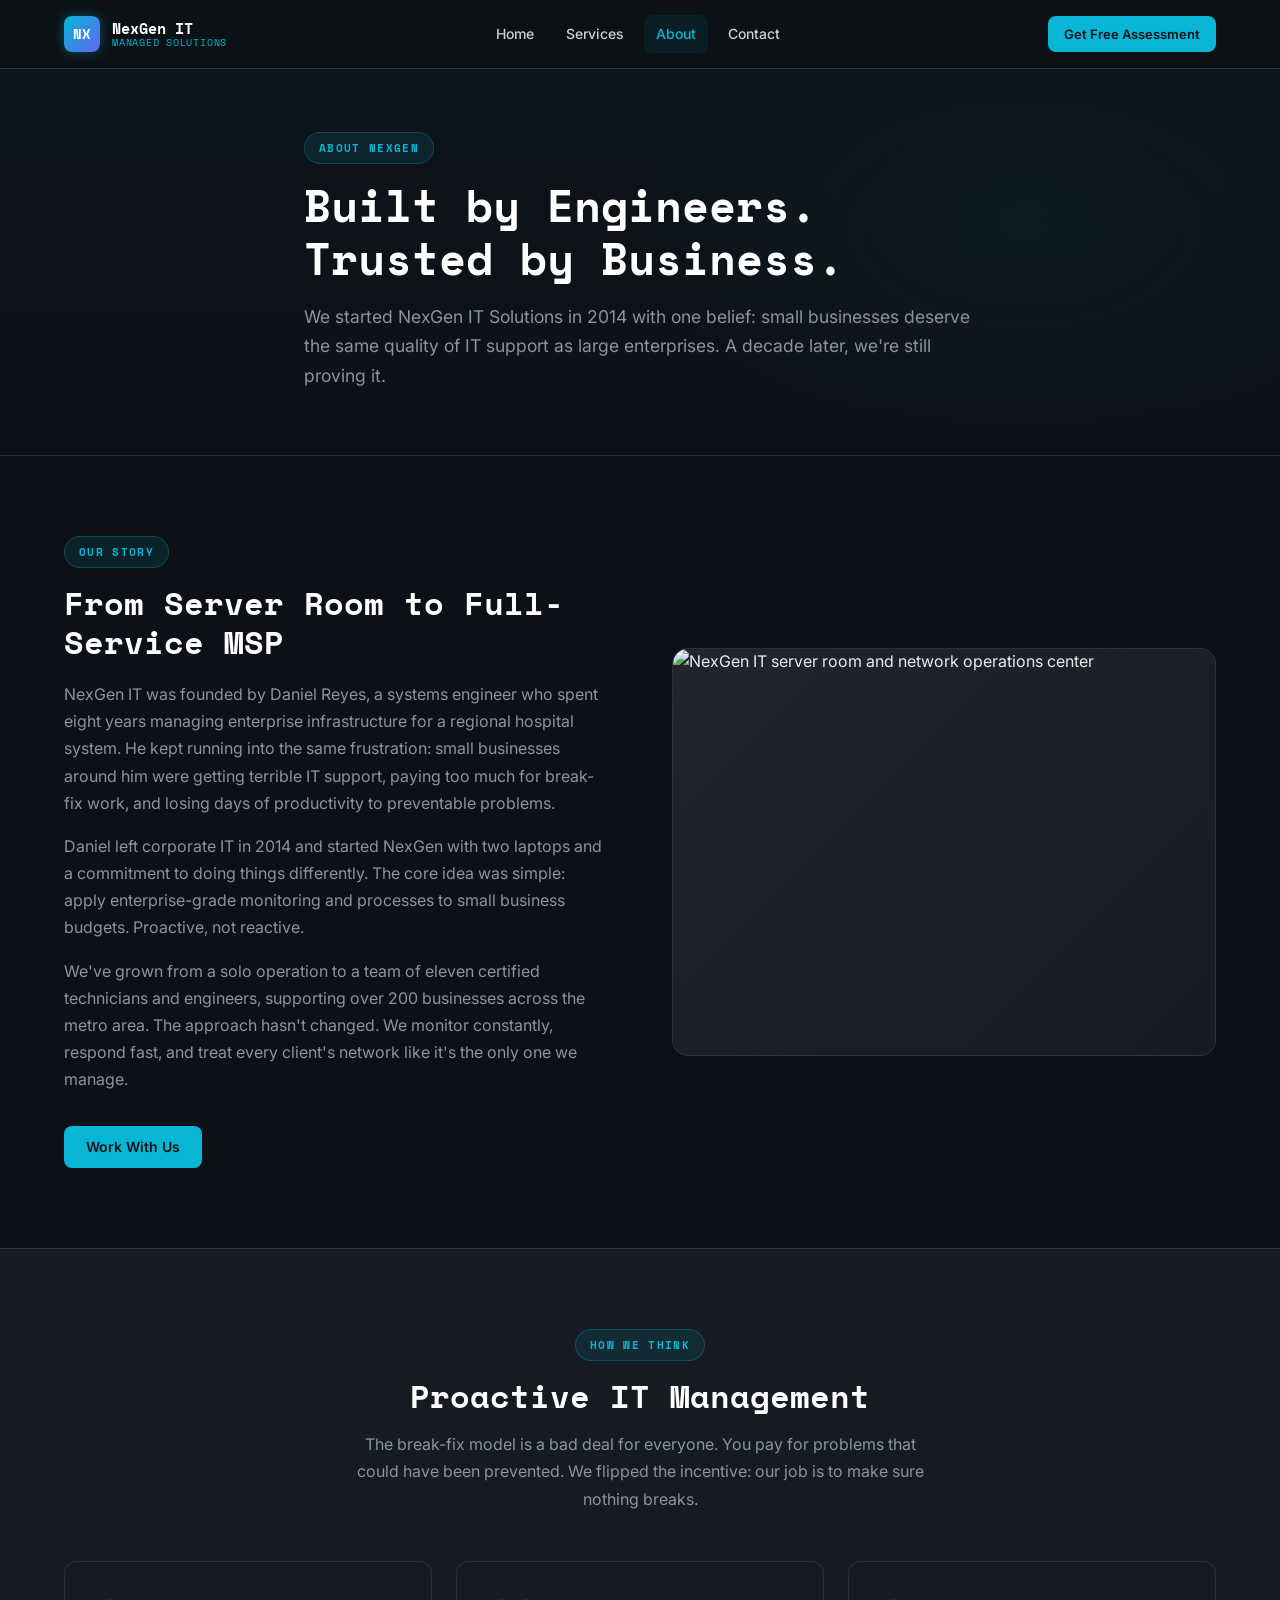
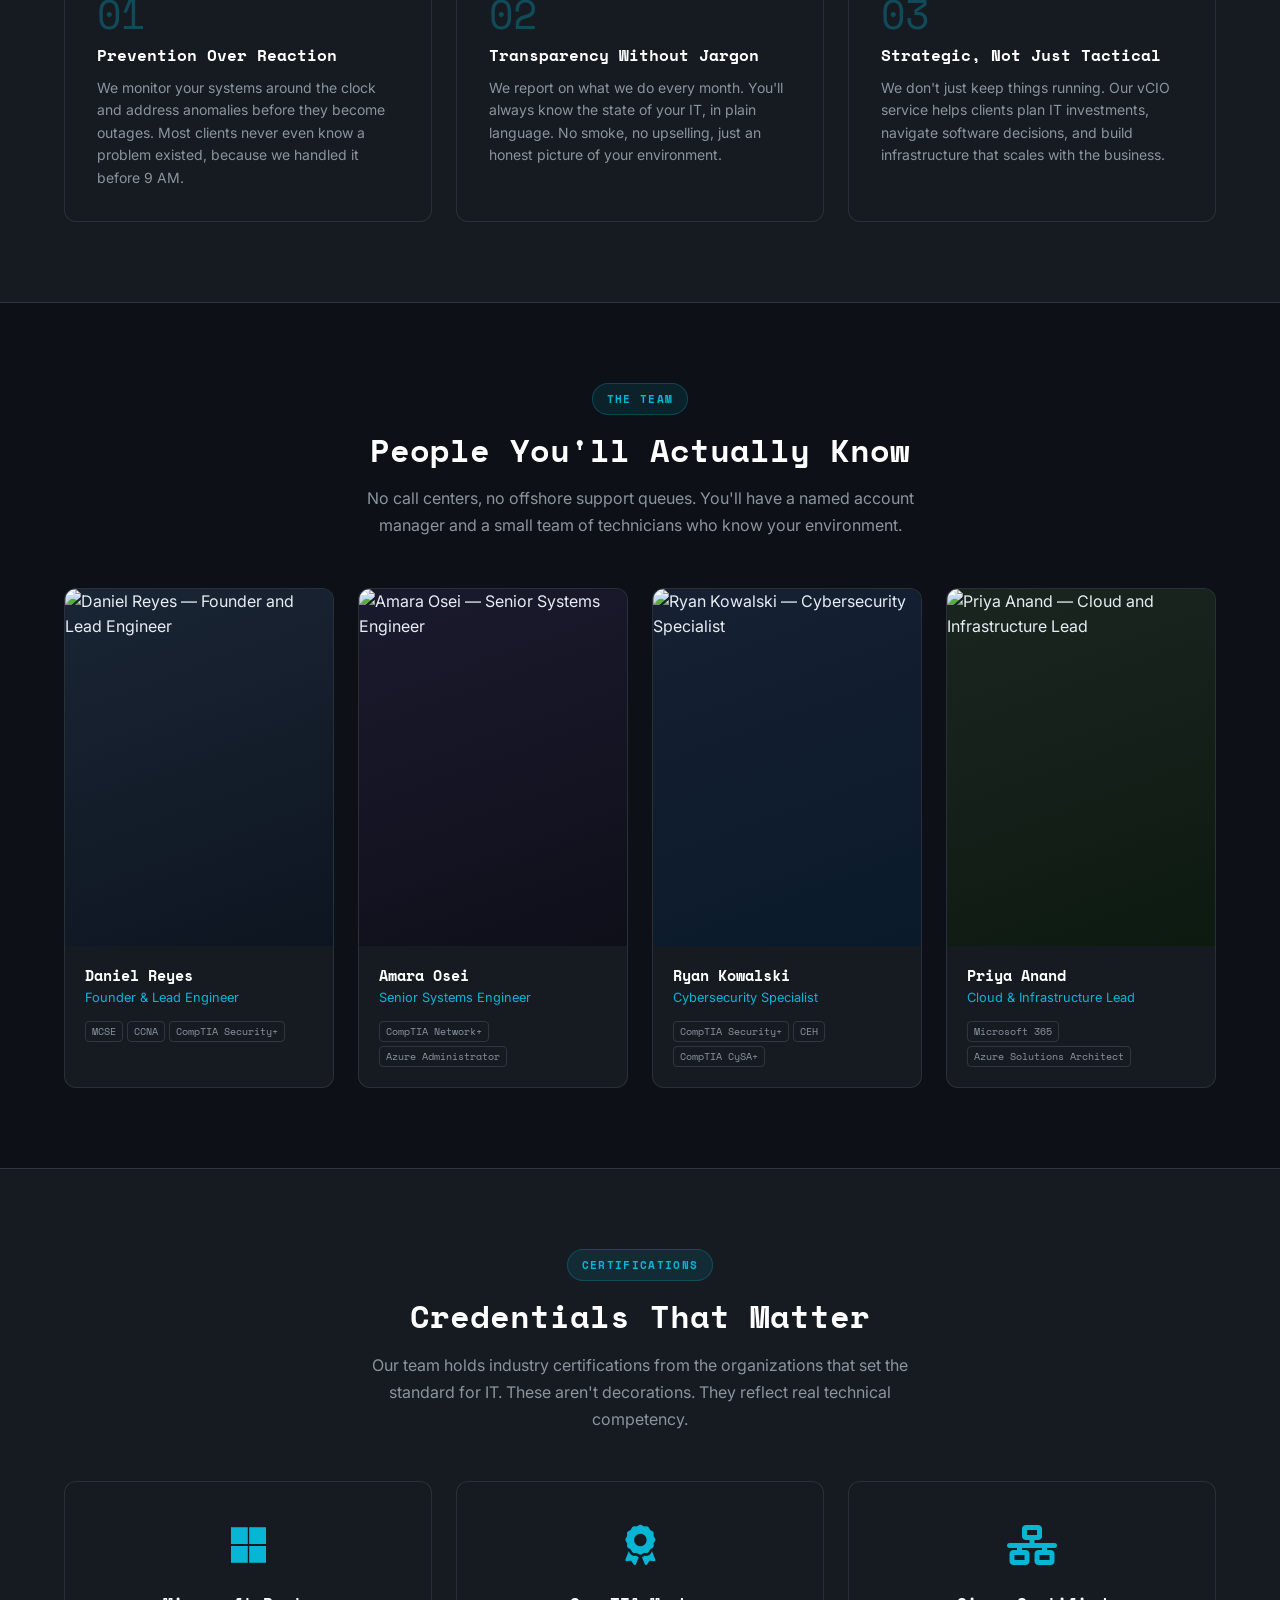
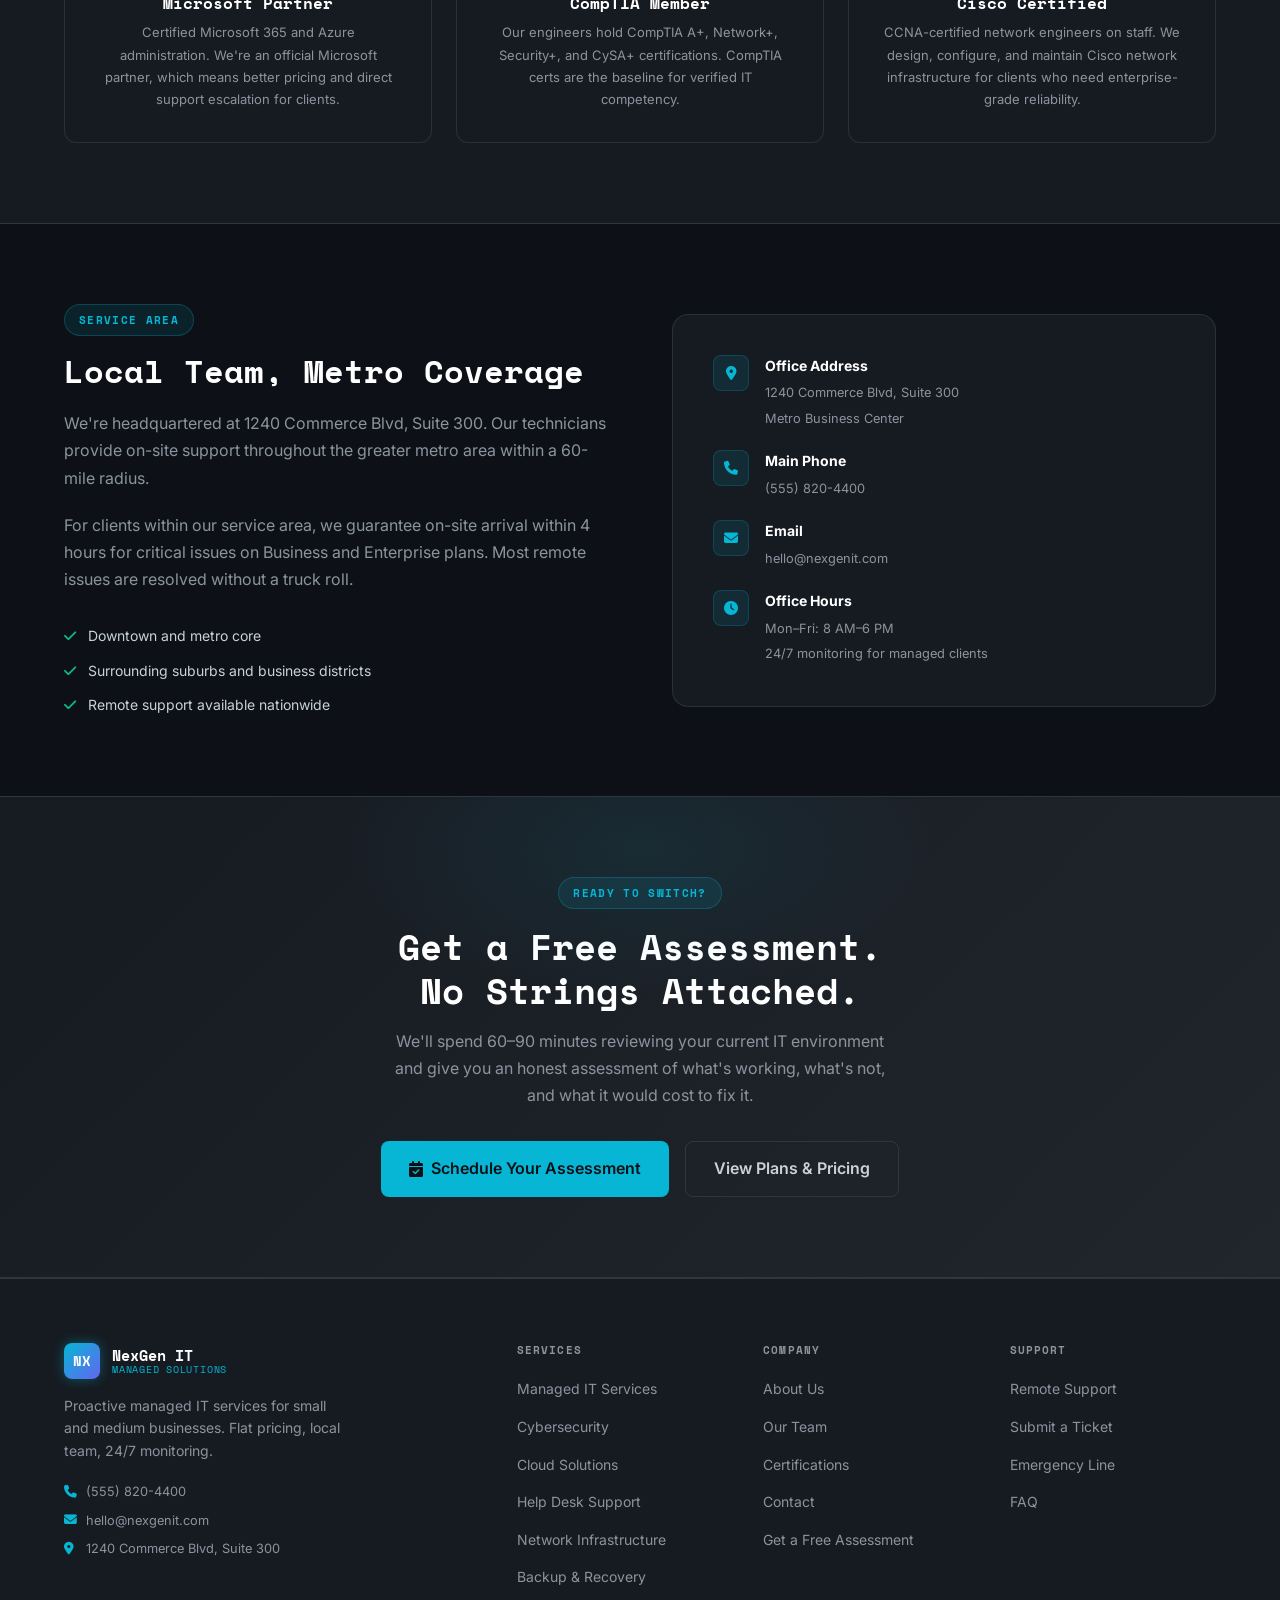
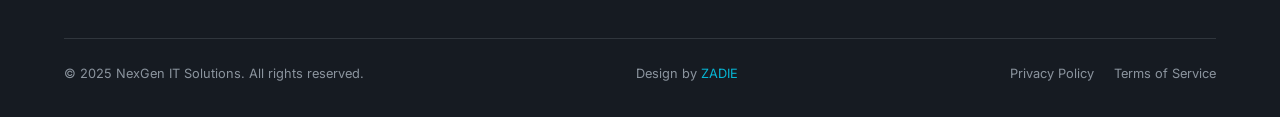
==== about.html @ 5ee6d698 "Add files via upload" ====
<!DOCTYPE html>
<html lang="en">
<head>
  <meta charset="UTF-8">
  <meta name="viewport" content="width=device-width, initial-scale=1.0">
  <title>About — NexGen IT Solutions</title>
  <link rel="stylesheet" href="styles.css">
  <link rel="stylesheet" href="https://cdnjs.cloudflare.com/ajax/libs/font-awesome/6.5.0/css/all.min.css">
  </head>
<body>



<!-- Header -->
<header class="header">
  <div class="container">
    <a href="index.html" class="logo">
      <div class="logo-icon">NX</div>
      <div class="logo-text">
        <span class="logo-name">NexGen IT</span>
        <span class="logo-tagline">Managed Solutions</span>
      </div>
    </a>

    <nav class="nav" id="main-nav">
      <a href="index.html" class="nav-link">Home</a>
      <a href="services.html" class="nav-link">Services</a>
      <a href="about.html" class="nav-link active">About</a>
      <a href="contact.html" class="nav-link">Contact</a>
    </nav>

    <a href="contact.html" class="btn btn-primary header-cta btn-sm">Get Free Assessment</a>
    <button class="nav-toggle" aria-label="Toggle menu" aria-expanded="false">
      <span></span>
      <span></span>
      <span></span>
    </button>
  </div>
</header>

<!-- Page Hero -->
<section class="page-hero">
  <div class="container">
    <span class="section-label">About NexGen</span>
    <h1>Built by Engineers.<br>Trusted by Business.</h1>
    <p>We started NexGen IT Solutions in 2014 with one belief: small businesses deserve the same quality of IT support as large enterprises. A decade later, we're still proving it.</p>
  </div>
</section>

<!-- Company Story -->
<section class="section">
  <div class="container">
    <div class="about-story">
      <div class="about-story-content">
        <span class="section-label">Our Story</span>
        <h2>From Server Room to Full-Service MSP</h2>
        <p>
          NexGen IT was founded by Daniel Reyes, a systems engineer who spent eight years managing enterprise infrastructure for a regional hospital system. He kept running into the same frustration: small businesses around him were getting terrible IT support, paying too much for break-fix work, and losing days of productivity to preventable problems.
        </p>
        <p>
          Daniel left corporate IT in 2014 and started NexGen with two laptops and a commitment to doing things differently. The core idea was simple: apply enterprise-grade monitoring and processes to small business budgets. Proactive, not reactive.
        </p>
        <p>
          We've grown from a solo operation to a team of eleven certified technicians and engineers, supporting over 200 businesses across the metro area. The approach hasn't changed. We monitor constantly, respond fast, and treat every client's network like it's the only one we manage.
        </p>
        <div style="margin-top: 32px;">
          <a href="contact.html" class="btn btn-primary">Work With Us</a>
        </div>
      </div>
      <div class="about-story-image">
        <img src="images/placeholder.jpg" alt="NexGen IT server room and network operations center" style="width:100%;height:100%;object-fit:cover;">
      </div>
    </div>
  </div>
</section>

<!-- Philosophy -->
<section class="section" style="background: var(--bg-card); border-top: 1px solid var(--gray-dark); border-bottom: 1px solid var(--gray-dark);">
  <div class="container">
    <div class="section-header">
      <span class="section-label">How We Think</span>
      <h2 class="section-title">Proactive IT Management</h2>
      <p class="section-desc">
        The break-fix model is a bad deal for everyone. You pay for problems that could have been prevented. We flipped the incentive: our job is to make sure nothing breaks.
      </p>
    </div>

    <div class="values-grid">
      <div class="value-card">
        <div class="value-num">01</div>
        <h3>Prevention Over Reaction</h3>
        <p>We monitor your systems around the clock and address anomalies before they become outages. Most clients never even know a problem existed, because we handled it before 9 AM.</p>
      </div>
      <div class="value-card">
        <div class="value-num">02</div>
        <h3>Transparency Without Jargon</h3>
        <p>We report on what we do every month. You'll always know the state of your IT, in plain language. No smoke, no upselling, just an honest picture of your environment.</p>
      </div>
      <div class="value-card">
        <div class="value-num">03</div>
        <h3>Strategic, Not Just Tactical</h3>
        <p>We don't just keep things running. Our vCIO service helps clients plan IT investments, navigate software decisions, and build infrastructure that scales with the business.</p>
      </div>
    </div>
  </div>
</section>

<!-- Team -->
<section class="section">
  <div class="container">
    <div class="section-header">
      <span class="section-label">The Team</span>
      <h2 class="section-title">People You'll Actually Know</h2>
      <p class="section-desc">
        No call centers, no offshore support queues. You'll have a named account manager and a small team of technicians who know your environment.
      </p>
    </div>

    <div class="team-grid">
      <div class="team-card">
        <div class="team-photo team-photo-1">
          <img src="images/placeholder.jpg" alt="Daniel Reyes — Founder and Lead Engineer" style="width:100%;height:100%;object-fit:cover;">
        </div>
        <div class="team-info">
          <h3 class="team-name">Daniel Reyes</h3>
          <p class="team-role">Founder &amp; Lead Engineer</p>
          <div class="team-certs">
            <span class="cert-badge">MCSE</span>
            <span class="cert-badge">CCNA</span>
            <span class="cert-badge">CompTIA Security+</span>
          </div>
        </div>
      </div>

      <div class="team-card">
        <div class="team-photo team-photo-2">
          <img src="images/placeholder.jpg" alt="Amara Osei — Senior Systems Engineer" style="width:100%;height:100%;object-fit:cover;">
        </div>
        <div class="team-info">
          <h3 class="team-name">Amara Osei</h3>
          <p class="team-role">Senior Systems Engineer</p>
          <div class="team-certs">
            <span class="cert-badge">CompTIA Network+</span>
            <span class="cert-badge">Azure Administrator</span>
          </div>
        </div>
      </div>

      <div class="team-card">
        <div class="team-photo team-photo-3">
          <img src="images/placeholder.jpg" alt="Ryan Kowalski — Cybersecurity Specialist" style="width:100%;height:100%;object-fit:cover;">
        </div>
        <div class="team-info">
          <h3 class="team-name">Ryan Kowalski</h3>
          <p class="team-role">Cybersecurity Specialist</p>
          <div class="team-certs">
            <span class="cert-badge">CompTIA Security+</span>
            <span class="cert-badge">CEH</span>
            <span class="cert-badge">CompTIA CySA+</span>
          </div>
        </div>
      </div>

      <div class="team-card">
        <div class="team-photo team-photo-4">
          <img src="images/placeholder.jpg" alt="Priya Anand — Cloud and Infrastructure Lead" style="width:100%;height:100%;object-fit:cover;">
        </div>
        <div class="team-info">
          <h3 class="team-name">Priya Anand</h3>
          <p class="team-role">Cloud &amp; Infrastructure Lead</p>
          <div class="team-certs">
            <span class="cert-badge">Microsoft 365</span>
            <span class="cert-badge">Azure Solutions Architect</span>
          </div>
        </div>
      </div>
    </div>
  </div>
</section>

<!-- Certifications -->
<section class="section" style="background: var(--bg-card); border-top: 1px solid var(--gray-dark); border-bottom: 1px solid var(--gray-dark);">
  <div class="container">
    <div class="section-header">
      <span class="section-label">Certifications</span>
      <h2 class="section-title">Credentials That Matter</h2>
      <p class="section-desc">
        Our team holds industry certifications from the organizations that set the standard for IT. These aren't decorations. They reflect real technical competency.
      </p>
    </div>

    <div class="certs-wall">
      <div class="cert-card">
        <div class="cert-card-icon">
          <i class="fa-brands fa-microsoft"></i>
        </div>
        <h3>Microsoft Partner</h3>
        <p>Certified Microsoft 365 and Azure administration. We're an official Microsoft partner, which means better pricing and direct support escalation for clients.</p>
      </div>

      <div class="cert-card">
        <div class="cert-card-icon">
          <i class="fa-solid fa-award"></i>
        </div>
        <h3>CompTIA Member</h3>
        <p>Our engineers hold CompTIA A+, Network+, Security+, and CySA+ certifications. CompTIA certs are the baseline for verified IT competency.</p>
      </div>

      <div class="cert-card">
        <div class="cert-card-icon">
          <i class="fa-solid fa-network-wired"></i>
        </div>
        <h3>Cisco Certified</h3>
        <p>CCNA-certified network engineers on staff. We design, configure, and maintain Cisco network infrastructure for clients who need enterprise-grade reliability.</p>
      </div>
    </div>
  </div>
</section>

<!-- Service Area -->
<section class="section">
  <div class="container">
    <div style="display: grid; grid-template-columns: 1fr 1fr; gap: var(--spacing-16); align-items: center;">
      <div>
        <span class="section-label">Service Area</span>
        <h2 style="margin-bottom: var(--spacing-5);">Local Team, Metro Coverage</h2>
        <p style="color: var(--gray); margin-bottom: var(--spacing-5);">
          We're headquartered at 1240 Commerce Blvd, Suite 300. Our technicians provide on-site support throughout the greater metro area within a 60-mile radius.
        </p>
        <p style="color: var(--gray); margin-bottom: var(--spacing-8);">
          For clients within our service area, we guarantee on-site arrival within 4 hours for critical issues on Business and Enterprise plans. Most remote issues are resolved without a truck roll.
        </p>
        <div style="display: flex; flex-direction: column; gap: var(--spacing-3);">
          <div style="display: flex; align-items: center; gap: var(--spacing-3); font-size: 0.875rem; color: var(--gray-light);">
            <i class="fa-solid fa-check" style="color: var(--accent);"></i>
            Downtown and metro core
          </div>
          <div style="display: flex; align-items: center; gap: var(--spacing-3); font-size: 0.875rem; color: var(--gray-light);">
            <i class="fa-solid fa-check" style="color: var(--accent);"></i>
            Surrounding suburbs and business districts
          </div>
          <div style="display: flex; align-items: center; gap: var(--spacing-3); font-size: 0.875rem; color: var(--gray-light);">
            <i class="fa-solid fa-check" style="color: var(--accent);"></i>
            Remote support available nationwide
          </div>
        </div>
      </div>

      <div style="background: var(--bg-card); border: var(--card-border); border-radius: var(--radius-xl); padding: var(--spacing-10);">
        <div style="display: flex; flex-direction: column; gap: var(--spacing-5);">
          <div style="display: flex; gap: var(--spacing-4); align-items: flex-start;">
            <div class="contact-info-icon"><i class="fa-solid fa-location-dot"></i></div>
            <div>
              <strong style="display: block; color: var(--white); font-size: 0.875rem; margin-bottom: 2px;">Office Address</strong>
              <span style="font-size: 0.8rem; color: var(--gray);">1240 Commerce Blvd, Suite 300<br>Metro Business Center</span>
            </div>
          </div>
          <div style="display: flex; gap: var(--spacing-4); align-items: flex-start;">
            <div class="contact-info-icon"><i class="fa-solid fa-phone"></i></div>
            <div>
              <strong style="display: block; color: var(--white); font-size: 0.875rem; margin-bottom: 2px;">Main Phone</strong>
              <span style="font-size: 0.8rem; color: var(--gray);">(555) 820-4400</span>
            </div>
          </div>
          <div style="display: flex; gap: var(--spacing-4); align-items: flex-start;">
            <div class="contact-info-icon"><i class="fa-solid fa-envelope"></i></div>
            <div>
              <strong style="display: block; color: var(--white); font-size: 0.875rem; margin-bottom: 2px;">Email</strong>
              <span style="font-size: 0.8rem; color: var(--gray);">hello@nexgenit.com</span>
            </div>
          </div>
          <div style="display: flex; gap: var(--spacing-4); align-items: flex-start;">
            <div class="contact-info-icon"><i class="fa-solid fa-clock"></i></div>
            <div>
              <strong style="display: block; color: var(--white); font-size: 0.875rem; margin-bottom: 2px;">Office Hours</strong>
              <span style="font-size: 0.8rem; color: var(--gray);">Mon–Fri: 8 AM–6 PM<br>24/7 monitoring for managed clients</span>
            </div>
          </div>
        </div>
      </div>
    </div>
  </div>
</section>

<!-- CTA -->
<section class="cta-section">
  <div class="container">
    <span class="section-label">Ready to Switch?</span>
    <h2>Get a Free Assessment.<br>No Strings Attached.</h2>
    <p>
      We'll spend 60–90 minutes reviewing your current IT environment and give you an honest assessment of what's working, what's not, and what it would cost to fix it.
    </p>
    <div class="cta-actions">
      <a href="contact.html" class="btn btn-primary btn-lg">
        <i class="fa-solid fa-calendar-check"></i>
        Schedule Your Assessment
      </a>
      <a href="services.html" class="btn btn-ghost btn-lg">View Plans &amp; Pricing</a>
    </div>
  </div>
</section>

<!-- Footer -->
<footer class="footer">
  <div class="container">
    <div class="footer-grid">
      <div class="footer-brand">
        <a href="index.html" class="logo">
          <div class="logo-icon">NX</div>
          <div class="logo-text">
            <span class="logo-name">NexGen IT</span>
            <span class="logo-tagline">Managed Solutions</span>
          </div>
        </a>
        <p>Proactive managed IT services for small and medium businesses. Flat pricing, local team, 24/7 monitoring.</p>
        <div class="footer-contact-info">
          <span class="footer-contact-line"><i class="fa-solid fa-phone"></i> (555) 820-4400</span>
          <span class="footer-contact-line"><i class="fa-solid fa-envelope"></i> hello@nexgenit.com</span>
          <span class="footer-contact-line"><i class="fa-solid fa-location-dot"></i> 1240 Commerce Blvd, Suite 300</span>
        </div>
      </div>

      <div class="footer-col">
        <h4>Services</h4>
        <ul class="footer-links">
          <li><a href="services.html" class="footer-link">Managed IT Services</a></li>
          <li><a href="services.html" class="footer-link">Cybersecurity</a></li>
          <li><a href="services.html" class="footer-link">Cloud Solutions</a></li>
          <li><a href="services.html" class="footer-link">Help Desk Support</a></li>
          <li><a href="services.html" class="footer-link">Network Infrastructure</a></li>
          <li><a href="services.html" class="footer-link">Backup &amp; Recovery</a></li>
        </ul>
      </div>

      <div class="footer-col">
        <h4>Company</h4>
        <ul class="footer-links">
          <li><a href="about.html" class="footer-link">About Us</a></li>
          <li><a href="about.html" class="footer-link">Our Team</a></li>
          <li><a href="about.html" class="footer-link">Certifications</a></li>
          <li><a href="contact.html" class="footer-link">Contact</a></li>
          <li><a href="contact.html" class="footer-link">Get a Free Assessment</a></li>
        </ul>
      </div>

      <div class="footer-col">
        <h4>Support</h4>
        <ul class="footer-links">
          <li><a href="contact.html" class="footer-link">Remote Support</a></li>
          <li><a href="contact.html" class="footer-link">Submit a Ticket</a></li>
          <li><a href="contact.html" class="footer-link">Emergency Line</a></li>
          <li><a href="contact.html" class="footer-link">FAQ</a></li>
        </ul>
      </div>
    </div>

    <div class="footer-bottom">
      <p>&copy; 2025 NexGen IT Solutions. All rights reserved.</p>
      <p>Design by <a href="https://zadie.com" target="_blank" rel="noopener">ZADIE</a></p>
      <div class="footer-legal">
        <a href="#">Privacy Policy</a>
        <a href="#">Terms of Service</a>
      </div>
    </div>
  </div>
</footer>

<script>
  const navToggle = document.querySelector('.nav-toggle');
  const nav = document.querySelector('.nav');
  if (navToggle && nav) {
    navToggle.addEventListener('click', () => {
      const isOpen = nav.classList.toggle('nav-open');
      navToggle.classList.toggle('active');
      navToggle.setAttribute('aria-expanded', isOpen);
    });
  }
</script>
</body>
</html>
---- styles.css ----
/* =========================================
   NexGen IT Solutions — Template Styles
   Design by ZADIE (zadie.com)
   ========================================= */

@import url('https://fonts.googleapis.com/css2?family=Space+Mono:ital,wght@0,400;0,700;1,400&family=Inter:wght@300;400;500;600;700&display=swap');

/* =========================================
   CSS Custom Properties
   ========================================= */

:root {
  /* Brand Colors */
  --primary: #06B6D4;
  --primary-dark: #0891B2;
  --primary-light: #22D3EE;
  --secondary: #6366F1;
  --accent: #10B981;

  /* Backgrounds */
  --bg: #0D1117;
  --bg-card: #161B22;
  --bg-elevated: #21262D;

  /* Text */
  --white: #FFFFFF;
  --gray-light: #C9D1D9;
  --gray: #8B949E;
  --gray-dark: #30363D;
  --text: #E6EDF3;

  /* Typography */
  --font-heading: 'Space Mono', monospace;
  --font-body: 'Inter', sans-serif;

  /* Shadows */
  --shadow-sm: 0 2px 8px rgba(0, 0, 0, 0.4);
  --shadow-md: 0 4px 16px rgba(0, 0, 0, 0.5);
  --shadow-lg: 0 8px 32px rgba(0, 0, 0, 0.6);
  --shadow-glow: 0 0 20px rgba(6, 182, 212, 0.15);
  --shadow-glow-strong: 0 0 40px rgba(6, 182, 212, 0.25);

  /* Card border glow */
  --card-border: 1px solid rgba(48, 54, 61, 0.8);
  --card-border-hover: 1px solid rgba(6, 182, 212, 0.4);
  --card-glow: 0 0 0 1px rgba(6, 182, 212, 0.2);
  --card-glow-hover: 0 0 20px rgba(6, 182, 212, 0.15);

  /* Spacing */
  --spacing-1: 4px;
  --spacing-2: 8px;
  --spacing-3: 12px;
  --spacing-4: 16px;
  --spacing-5: 20px;
  --spacing-6: 24px;
  --spacing-8: 32px;
  --spacing-10: 40px;
  --spacing-12: 48px;
  --spacing-16: 64px;
  --spacing-20: 80px;
  --spacing-24: 96px;

  /* Border radius */
  --radius-sm: 4px;
  --radius-md: 8px;
  --radius-lg: 12px;
  --radius-xl: 16px;
  --radius-full: 9999px;

  /* Transitions */
  --transition-fast: 150ms ease;
  --transition-normal: 300ms ease;
  --transition-slow: 500ms ease;
}

/* =========================================
   Reset & Base
   ========================================= */

*, *::before, *::after {
  box-sizing: border-box;
  margin: 0;
  padding: 0;
}

html {
  font-size: 16px;
  scroll-behavior: smooth;
}

body {
  font-family: var(--font-body);
  background-color: var(--bg);
  color: var(--text);
  line-height: 1.6;
  -webkit-font-smoothing: antialiased;
  -moz-osx-font-smoothing: grayscale;
}

img {
  max-width: 100%;
  display: block;
}

a {
  color: var(--primary);
  text-decoration: none;
  transition: color var(--transition-fast);
}

a:hover {
  color: var(--primary-light);
}

ul {
  list-style: none;
}

/* =========================================
   Typography
   ========================================= */

h1, h2, h3, h4, h5, h6 {
  font-family: var(--font-heading);
  font-weight: 700;
  line-height: 1.2;
  color: var(--white);
}

h1 { font-size: clamp(1.75rem, 4vw, 2.75rem); }
h2 { font-size: clamp(1.4rem, 3vw, 2rem); }
h3 { font-size: clamp(1.1rem, 2vw, 1.35rem); }
h4 { font-size: 1.1rem; }

p {
  color: var(--gray-light);
  line-height: 1.7;
}

/* =========================================
   Layout
   ========================================= */

.container {
  width: 100%;
  max-width: 1200px;
  margin: 0 auto;
  padding: 0 var(--spacing-6);
}

.section {
  padding: var(--spacing-20) 0;
}

.section-sm {
  padding: var(--spacing-12) 0;
}

.section-header {
  text-align: center;
  margin-bottom: var(--spacing-12);
}

.section-label {
  display: inline-block;
  font-family: var(--font-heading);
  font-size: 0.7rem;
  font-weight: 700;
  letter-spacing: 0.12em;
  text-transform: uppercase;
  color: var(--primary);
  background: rgba(6, 182, 212, 0.1);
  border: 1px solid rgba(6, 182, 212, 0.25);
  padding: 6px 14px;
  border-radius: var(--radius-full);
  margin-bottom: var(--spacing-4);
}

.section-title {
  margin-bottom: var(--spacing-4);
}

.section-desc {
  max-width: 580px;
  margin: 0 auto;
  color: var(--gray);
}

/* =========================================
   Header & Navigation
   ========================================= */

.header {
  position: fixed;
  top: 0;
  left: 0;
  right: 0;
  z-index: 300;
  background: rgba(13, 17, 23, 0.95);
  border-bottom: 1px solid var(--gray-dark);
  backdrop-filter: blur(12px);
  -webkit-backdrop-filter: blur(12px);
}

.header .container {
  width: 100%;
  display: flex;
  align-items: center;
  justify-content: space-between;
  height: 68px;
  gap: var(--spacing-8);
}

.logo {
  display: flex;
  align-items: center;
  gap: var(--spacing-3);
  text-decoration: none;
  flex-shrink: 0;
}

.logo-icon {
  width: 36px;
  height: 36px;
  background: linear-gradient(135deg, var(--primary), var(--secondary));
  border-radius: var(--radius-md);
  display: flex;
  align-items: center;
  justify-content: center;
  font-family: var(--font-heading);
  font-size: 0.9rem;
  font-weight: 700;
  color: var(--white);
  box-shadow: 0 0 12px rgba(6, 182, 212, 0.4);
}

.logo-text {
  display: flex;
  flex-direction: column;
  line-height: 1.1;
}

.logo-name {
  font-family: var(--font-heading);
  font-size: 0.95rem;
  font-weight: 700;
  color: var(--white);
}

.logo-tagline {
  font-family: var(--font-heading);
  font-size: 0.6rem;
  color: var(--primary);
  letter-spacing: 0.08em;
  text-transform: uppercase;
}

.nav {
  display: flex;
  align-items: center;
  gap: var(--spacing-2);
}

.nav-link {
  font-family: var(--font-body);
  font-size: 0.875rem;
  font-weight: 500;
  color: var(--gray-light);
  padding: var(--spacing-2) var(--spacing-3);
  border-radius: var(--radius-md);
  transition: color var(--transition-fast), background var(--transition-fast);
}

.nav-link:hover,
.nav-link.active {
  color: var(--primary);
  background: rgba(6, 182, 212, 0.08);
}

.header-cta {
  flex-shrink: 0;
}

/* Hamburger toggle */
.nav-toggle {
  display: none;
  background: none;
  border: none;
  cursor: pointer;
  padding: var(--spacing-2);
  color: var(--gray-light);
  z-index: 100;
  flex-shrink: 0;
}

.nav-toggle span {
  display: block;
  width: 24px;
  height: 2px;
  background: currentColor;
  margin: 5px 0;
  transition: transform 0.3s ease, opacity 0.3s ease;
}

.nav-toggle.active span:nth-child(1) {
  transform: rotate(45deg) translate(5px, 5px);
}

.nav-toggle.active span:nth-child(2) {
  opacity: 0;
}

.nav-toggle.active span:nth-child(3) {
  transform: rotate(-45deg) translate(5px, -5px);
}

/* =========================================
   Buttons
   ========================================= */

.btn {
  display: inline-flex;
  align-items: center;
  gap: var(--spacing-2);
  font-family: var(--font-body);
  font-size: 0.875rem;
  font-weight: 600;
  padding: 10px 22px;
  border-radius: var(--radius-md);
  border: none;
  cursor: pointer;
  transition: all var(--transition-normal);
  text-decoration: none;
  white-space: nowrap;
}

.btn-primary {
  background: var(--primary);
  color: var(--bg);
  box-shadow: 0 0 0 0 rgba(6, 182, 212, 0);
}

.btn-primary:hover {
  background: var(--primary-light);
  color: var(--bg);
  box-shadow: 0 0 20px rgba(6, 182, 212, 0.4);
  transform: translateY(-1px);
}

.btn-secondary {
  background: transparent;
  color: var(--primary);
  border: 1px solid rgba(6, 182, 212, 0.4);
}

.btn-secondary:hover {
  background: rgba(6, 182, 212, 0.08);
  border-color: var(--primary);
  color: var(--primary-light);
  transform: translateY(-1px);
}

.btn-ghost {
  background: transparent;
  color: var(--gray-light);
  border: 1px solid var(--gray-dark);
}

.btn-ghost:hover {
  color: var(--white);
  border-color: var(--gray);
  background: rgba(255, 255, 255, 0.04);
}

.btn-lg {
  font-size: 1rem;
  padding: 14px 28px;
}

.btn-sm {
  font-size: 0.8125rem;
  padding: 8px 16px;
}

/* =========================================
   Cards
   ========================================= */

.card {
  background: var(--bg-card);
  border: var(--card-border);
  border-radius: var(--radius-lg);
  padding: var(--spacing-8);
  transition: all var(--transition-normal);
}

.card:hover {
  border: var(--card-border-hover);
  box-shadow: var(--card-glow-hover);
  transform: translateY(-2px);
}

.card-glow {
  box-shadow: var(--card-glow);
}

/* =========================================
   Terminal / Code Elements
   ========================================= */

.terminal-tag {
  display: inline-flex;
  align-items: center;
  gap: 6px;
  font-family: var(--font-heading);
  font-size: 0.75rem;
  color: var(--accent);
  background: rgba(16, 185, 129, 0.08);
  border: 1px solid rgba(16, 185, 129, 0.2);
  padding: 4px 10px;
  border-radius: var(--radius-sm);
}

.terminal-tag::before {
  content: '>';
  color: var(--accent);
}

.code-number {
  font-family: var(--font-heading);
  color: var(--primary);
}

/* =========================================
   Hero Section
   ========================================= */

.hero {
  padding-top: 68px;
  min-height: 100vh;
  display: flex;
  align-items: center;
  position: relative;
  overflow: hidden;
}

.hero-bg {
  position: absolute;
  inset: 0;
  background:
    radial-gradient(ellipse 60% 50% at 70% 40%, rgba(6, 182, 212, 0.06) 0%, transparent 60%),
    radial-gradient(ellipse 40% 40% at 20% 70%, rgba(99, 102, 241, 0.05) 0%, transparent 60%);
  pointer-events: none;
}

.hero-grid-overlay {
  position: absolute;
  inset: 0;
  background-image:
    linear-gradient(rgba(48, 54, 61, 0.3) 1px, transparent 1px),
    linear-gradient(90deg, rgba(48, 54, 61, 0.3) 1px, transparent 1px);
  background-size: 48px 48px;
  pointer-events: none;
  mask-image: radial-gradient(ellipse 80% 80% at 50% 50%, black 40%, transparent 100%);
  -webkit-mask-image: radial-gradient(ellipse 80% 80% at 50% 50%, black 40%, transparent 100%);
}

.hero .container {
  position: relative;
  z-index: 1;
  display: grid;
  grid-template-columns: 1fr 1fr;
  gap: var(--spacing-16);
  align-items: center;
  padding-top: var(--spacing-16);
  padding-bottom: var(--spacing-16);
}

.hero-badge {
  margin-bottom: var(--spacing-6);
}

.hero-title {
  font-size: clamp(2rem, 5vw, 3.25rem);
  line-height: 1.1;
  margin-bottom: var(--spacing-6);
}

.hero-title .highlight {
  color: var(--primary);
  position: relative;
}

.hero-title .highlight::after {
  content: '';
  position: absolute;
  bottom: 2px;
  left: 0;
  right: 0;
  height: 2px;
  background: linear-gradient(90deg, var(--primary), transparent);
}

.hero-desc {
  font-size: 1.1rem;
  color: var(--gray);
  max-width: 480px;
  margin-bottom: var(--spacing-8);
}

.hero-actions {
  display: flex;
  gap: var(--spacing-4);
  flex-wrap: wrap;
  align-items: center;
}

.hero-trust {
  display: flex;
  align-items: center;
  gap: var(--spacing-3);
  margin-top: var(--spacing-8);
  padding-top: var(--spacing-6);
  border-top: 1px solid var(--gray-dark);
}

.hero-trust-text {
  font-size: 0.8125rem;
  color: var(--gray);
}

.hero-trust-badges {
  display: flex;
  gap: var(--spacing-3);
}

.trust-badge {
  font-family: var(--font-heading);
  font-size: 0.65rem;
  color: var(--gray);
  border: 1px solid var(--gray-dark);
  padding: 3px 8px;
  border-radius: var(--radius-sm);
}

/* Hero visual panel */
.hero-visual {
  position: relative;
}

.hero-dashboard {
  background: var(--bg-card);
  border: 1px solid var(--gray-dark);
  border-radius: var(--radius-xl);
  overflow: hidden;
  box-shadow: var(--shadow-lg), 0 0 40px rgba(6, 182, 212, 0.08);
}

.dashboard-header {
  background: var(--bg-elevated);
  border-bottom: 1px solid var(--gray-dark);
  padding: var(--spacing-4) var(--spacing-6);
  display: flex;
  align-items: center;
  justify-content: space-between;
}

.dashboard-dots {
  display: flex;
  gap: 6px;
}

.dot {
  width: 10px;
  height: 10px;
  border-radius: 50%;
}

.dot-red { background: #FF5F57; }
.dot-yellow { background: #FFBD2E; }
.dot-green { background: #28C840; }

.dashboard-title {
  font-family: var(--font-heading);
  font-size: 0.7rem;
  color: var(--gray);
}

.dashboard-status {
  display: flex;
  align-items: center;
  gap: 5px;
  font-size: 0.7rem;
  color: var(--accent);
}

.status-dot {
  width: 6px;
  height: 6px;
  border-radius: 50%;
  background: var(--accent);
  box-shadow: 0 0 6px var(--accent);
  animation: pulse 2s infinite;
}

@keyframes pulse {
  0%, 100% { opacity: 1; }
  50% { opacity: 0.4; }
}

.dashboard-body {
  padding: var(--spacing-6);
  display: flex;
  flex-direction: column;
  gap: var(--spacing-4);
}

.dashboard-metric {
  display: flex;
  align-items: center;
  justify-content: space-between;
  padding: var(--spacing-3) var(--spacing-4);
  background: var(--bg-elevated);
  border-radius: var(--radius-md);
  border: 1px solid var(--gray-dark);
}

.metric-label {
  font-size: 0.8rem;
  color: var(--gray);
}

.metric-value {
  font-family: var(--font-heading);
  font-size: 0.875rem;
  color: var(--accent);
}

.metric-bar-wrap {
  display: flex;
  align-items: center;
  gap: var(--spacing-3);
  margin-top: var(--spacing-2);
}

.metric-bar {
  flex: 1;
  height: 4px;
  background: var(--gray-dark);
  border-radius: var(--radius-full);
  overflow: hidden;
}

.metric-bar-fill {
  height: 100%;
  background: linear-gradient(90deg, var(--primary), var(--primary-light));
  border-radius: var(--radius-full);
}

.metric-bar-fill.green {
  background: linear-gradient(90deg, var(--accent), #34D399);
}

.dashboard-alerts {
  background: var(--bg-elevated);
  border-radius: var(--radius-md);
  border: 1px solid var(--gray-dark);
  overflow: hidden;
}

.alert-header {
  padding: var(--spacing-3) var(--spacing-4);
  border-bottom: 1px solid var(--gray-dark);
  font-family: var(--font-heading);
  font-size: 0.65rem;
  color: var(--gray);
  letter-spacing: 0.08em;
  text-transform: uppercase;
}

.alert-item {
  display: flex;
  align-items: center;
  gap: var(--spacing-3);
  padding: var(--spacing-3) var(--spacing-4);
  border-bottom: 1px solid rgba(48, 54, 61, 0.5);
  font-size: 0.75rem;
}

.alert-item:last-child {
  border-bottom: none;
}

.alert-indicator {
  width: 6px;
  height: 6px;
  border-radius: 50%;
  flex-shrink: 0;
}

.alert-ok { background: var(--accent); }
.alert-warn { background: #F59E0B; }

.alert-label {
  flex: 1;
  color: var(--gray-light);
}

.alert-tag {
  font-family: var(--font-heading);
  font-size: 0.6rem;
  padding: 2px 6px;
  border-radius: var(--radius-sm);
}

.tag-ok {
  color: var(--accent);
  background: rgba(16, 185, 129, 0.1);
  border: 1px solid rgba(16, 185, 129, 0.2);
}

.tag-warn {
  color: #F59E0B;
  background: rgba(245, 158, 11, 0.1);
  border: 1px solid rgba(245, 158, 11, 0.2);
}

/* =========================================
   Services Overview
   ========================================= */

.services-grid {
  display: grid;
  grid-template-columns: repeat(3, 1fr);
  gap: var(--spacing-6);
}

.service-card {
  background: var(--bg-card);
  border: var(--card-border);
  border-radius: var(--radius-lg);
  padding: var(--spacing-8);
  transition: all var(--transition-normal);
  position: relative;
  overflow: hidden;
}

.service-card::before {
  content: '';
  position: absolute;
  top: 0;
  left: 0;
  right: 0;
  height: 2px;
  background: linear-gradient(90deg, var(--primary), var(--secondary));
  opacity: 0;
  transition: opacity var(--transition-normal);
}

.service-card:hover {
  border: var(--card-border-hover);
  box-shadow: var(--card-glow-hover);
  transform: translateY(-3px);
}

.service-card:hover::before {
  opacity: 1;
}

.service-icon {
  width: 48px;
  height: 48px;
  background: rgba(6, 182, 212, 0.1);
  border: 1px solid rgba(6, 182, 212, 0.2);
  border-radius: var(--radius-md);
  display: flex;
  align-items: center;
  justify-content: center;
  margin-bottom: var(--spacing-6);
  font-size: 1.25rem;
  color: var(--primary);
  transition: all var(--transition-normal);
}

.service-card:hover .service-icon {
  background: rgba(6, 182, 212, 0.15);
  box-shadow: 0 0 12px rgba(6, 182, 212, 0.2);
}

.service-card h3 {
  font-size: 1rem;
  margin-bottom: var(--spacing-3);
}

.service-card p {
  font-size: 0.875rem;
  color: var(--gray);
  line-height: 1.6;
  margin-bottom: var(--spacing-4);
}

.service-link {
  font-size: 0.8125rem;
  color: var(--primary);
  font-weight: 600;
  display: inline-flex;
  align-items: center;
  gap: 4px;
  transition: gap var(--transition-fast);
}

.service-link:hover {
  gap: 8px;
}

/* =========================================
   Stats Bar
   ========================================= */

.stats-section {
  background: var(--bg-card);
  border-top: 1px solid var(--gray-dark);
  border-bottom: 1px solid var(--gray-dark);
  padding: var(--spacing-12) 0;
}

.stats-grid {
  display: grid;
  grid-template-columns: repeat(4, 1fr);
  gap: 0;
}

.stat-item {
  text-align: center;
  padding: var(--spacing-6);
  border-right: 1px solid var(--gray-dark);
}

.stat-item:last-child {
  border-right: none;
}

.stat-number {
  font-family: var(--font-heading);
  font-size: clamp(1.75rem, 3vw, 2.5rem);
  color: var(--primary);
  line-height: 1;
  margin-bottom: var(--spacing-2);
}

.stat-label {
  font-size: 0.8125rem;
  color: var(--gray);
  text-transform: uppercase;
  letter-spacing: 0.05em;
  font-weight: 500;
}

.stat-sublabel {
  font-family: var(--font-heading);
  font-size: 0.65rem;
  color: var(--gray-dark);
  margin-top: var(--spacing-1);
}

/* =========================================
   Why NexGen
   ========================================= */

.why-grid {
  display: grid;
  grid-template-columns: 1fr 1fr;
  gap: var(--spacing-16);
  align-items: center;
}

.why-content .section-label {
  display: inline-block;
  margin-bottom: var(--spacing-4);
}

.why-content h2 {
  margin-bottom: var(--spacing-6);
}

.why-content p {
  color: var(--gray);
  margin-bottom: var(--spacing-8);
  max-width: 480px;
}

.why-features {
  display: flex;
  flex-direction: column;
  gap: var(--spacing-4);
}

.why-feature {
  display: flex;
  gap: var(--spacing-4);
  padding: var(--spacing-5);
  background: var(--bg-card);
  border: var(--card-border);
  border-radius: var(--radius-lg);
  transition: all var(--transition-normal);
}

.why-feature:hover {
  border-color: rgba(6, 182, 212, 0.3);
  box-shadow: var(--card-glow-hover);
}

.why-feature-icon {
  width: 40px;
  height: 40px;
  background: rgba(6, 182, 212, 0.1);
  border: 1px solid rgba(6, 182, 212, 0.2);
  border-radius: var(--radius-md);
  display: flex;
  align-items: center;
  justify-content: center;
  font-size: 1rem;
  color: var(--primary);
  flex-shrink: 0;
}

.why-feature-text h4 {
  font-size: 0.9375rem;
  margin-bottom: 4px;
}

.why-feature-text p {
  font-size: 0.8125rem;
  color: var(--gray);
  line-height: 1.5;
  margin: 0;
}

.why-visual {
  position: relative;
}

.proactive-card {
  background: var(--bg-card);
  border: var(--card-border);
  border-radius: var(--radius-xl);
  overflow: hidden;
  box-shadow: var(--shadow-md), var(--card-glow);
}

.proactive-header {
  background: var(--bg-elevated);
  border-bottom: 1px solid var(--gray-dark);
  padding: var(--spacing-4) var(--spacing-6);
  display: flex;
  align-items: center;
  gap: var(--spacing-3);
}

.proactive-header-label {
  font-family: var(--font-heading);
  font-size: 0.7rem;
  color: var(--primary);
  letter-spacing: 0.05em;
}

.proactive-body {
  padding: var(--spacing-6);
  display: flex;
  flex-direction: column;
  gap: var(--spacing-3);
}

.proactive-row {
  display: grid;
  grid-template-columns: 1fr 1fr;
  gap: var(--spacing-3);
}

.proactive-stat {
  background: var(--bg-elevated);
  border-radius: var(--radius-md);
  border: 1px solid var(--gray-dark);
  padding: var(--spacing-4);
  text-align: center;
}

.proactive-stat-num {
  font-family: var(--font-heading);
  font-size: 1.5rem;
  color: var(--accent);
  line-height: 1;
}

.proactive-stat-label {
  font-size: 0.7rem;
  color: var(--gray);
  margin-top: 4px;
}

.timeline-item {
  display: flex;
  align-items: flex-start;
  gap: var(--spacing-3);
  padding: var(--spacing-3);
  border-radius: var(--radius-md);
}

.timeline-dot {
  width: 10px;
  height: 10px;
  border-radius: 50%;
  margin-top: 4px;
  flex-shrink: 0;
}

.timeline-dot-primary { background: var(--primary); box-shadow: 0 0 6px rgba(6, 182, 212, 0.5); }
.timeline-dot-accent { background: var(--accent); box-shadow: 0 0 6px rgba(16, 185, 129, 0.5); }
.timeline-dot-gray { background: var(--gray-dark); }

.timeline-content strong {
  display: block;
  font-size: 0.8125rem;
  color: var(--gray-light);
  font-weight: 600;
}

.timeline-content span {
  font-size: 0.75rem;
  color: var(--gray);
}

/* =========================================
   Client Types
   ========================================= */

.client-types-section {
  background: var(--bg-card);
  border-top: 1px solid var(--gray-dark);
  border-bottom: 1px solid var(--gray-dark);
}

.client-types-grid {
  display: grid;
  grid-template-columns: repeat(5, 1fr);
  gap: var(--spacing-4);
  margin-top: var(--spacing-10);
}

.client-type-card {
  text-align: center;
  padding: var(--spacing-6) var(--spacing-4);
  background: var(--bg-elevated);
  border: 1px solid var(--gray-dark);
  border-radius: var(--radius-lg);
  transition: all var(--transition-normal);
}

.client-type-card:hover {
  border-color: rgba(6, 182, 212, 0.3);
  box-shadow: var(--card-glow-hover);
  transform: translateY(-2px);
}

.client-type-icon {
  font-size: 1.75rem;
  color: var(--primary);
  margin-bottom: var(--spacing-3);
}

.client-type-card h4 {
  font-size: 0.875rem;
  margin-bottom: var(--spacing-2);
}

.client-type-card p {
  font-size: 0.75rem;
  color: var(--gray);
  line-height: 1.5;
}

/* =========================================
   Testimonials
   ========================================= */

.testimonials-grid {
  display: grid;
  grid-template-columns: repeat(3, 1fr);
  gap: var(--spacing-6);
}

.testimonial-card {
  background: var(--bg-card);
  border: var(--card-border);
  border-radius: var(--radius-lg);
  padding: var(--spacing-8);
  transition: all var(--transition-normal);
  position: relative;
}

.testimonial-card:hover {
  border: var(--card-border-hover);
  box-shadow: var(--card-glow-hover);
}

.testimonial-quote {
  font-size: 2rem;
  line-height: 1;
  color: var(--primary);
  opacity: 0.4;
  margin-bottom: var(--spacing-4);
  font-family: Georgia, serif;
}

.testimonial-text {
  font-size: 0.9rem;
  color: var(--gray-light);
  line-height: 1.7;
  margin-bottom: var(--spacing-6);
  font-style: italic;
}

.testimonial-author {
  display: flex;
  align-items: center;
  gap: var(--spacing-3);
  padding-top: var(--spacing-5);
  border-top: 1px solid var(--gray-dark);
}

.author-avatar {
  width: 44px;
  height: 44px;
  border-radius: 50%;
  flex-shrink: 0;
}

.author-name {
  font-family: var(--font-body);
  font-size: 0.875rem;
  font-weight: 600;
  color: var(--white);
  margin-bottom: 2px;
}

.author-title {
  font-size: 0.75rem;
  color: var(--gray);
}

.testimonial-stars {
  display: flex;
  gap: 2px;
  margin-bottom: var(--spacing-4);
}

.star {
  color: #F59E0B;
  font-size: 0.875rem;
}

/* =========================================
   CTA Banner
   ========================================= */

.cta-section {
  background: linear-gradient(135deg, var(--bg-card) 0%, var(--bg-elevated) 100%);
  border-top: 1px solid var(--gray-dark);
  border-bottom: 1px solid var(--gray-dark);
  text-align: center;
  padding: var(--spacing-20) 0;
  position: relative;
  overflow: hidden;
}

.cta-section::before {
  content: '';
  position: absolute;
  top: -100px;
  left: 50%;
  transform: translateX(-50%);
  width: 600px;
  height: 300px;
  background: radial-gradient(ellipse, rgba(6, 182, 212, 0.08) 0%, transparent 70%);
  pointer-events: none;
}

.cta-section h2 {
  font-size: clamp(1.5rem, 3vw, 2.25rem);
  margin-bottom: var(--spacing-4);
}

.cta-section p {
  color: var(--gray);
  max-width: 500px;
  margin: 0 auto var(--spacing-8);
}

.cta-actions {
  display: flex;
  gap: var(--spacing-4);
  justify-content: center;
  flex-wrap: wrap;
}

.cta-note {
  margin-top: var(--spacing-5);
  font-size: 0.8rem;
  color: var(--gray);
}

/* =========================================
   Page Hero (Inner Pages)
   ========================================= */

.page-hero {
  padding-top: 68px;
  padding-bottom: var(--spacing-16);
  padding-top: calc(68px + var(--spacing-16));
  background: var(--bg);
  border-bottom: 1px solid var(--gray-dark);
  position: relative;
  overflow: hidden;
}

.page-hero::before {
  content: '';
  position: absolute;
  top: 0;
  left: 0;
  right: 0;
  bottom: 0;
  background:
    radial-gradient(ellipse 50% 80% at 80% 50%, rgba(6, 182, 212, 0.05) 0%, transparent 60%),
    linear-gradient(180deg, rgba(6, 182, 212, 0.02) 0%, transparent 100%);
  pointer-events: none;
}

.page-hero .container {
  position: relative;
  z-index: 1;
  max-width: 720px;
}

.page-hero h1 {
  margin-bottom: var(--spacing-4);
}

.page-hero p {
  font-size: 1.1rem;
  color: var(--gray);
}

/* =========================================
   About Page
   ========================================= */

.about-story {
  display: grid;
  grid-template-columns: 1fr 1fr;
  gap: var(--spacing-16);
  align-items: center;
}

.about-story-content h2 {
  margin-bottom: var(--spacing-5);
}

.about-story-content p {
  color: var(--gray);
  margin-bottom: var(--spacing-4);
}

.about-story-image {
  background: linear-gradient(135deg, var(--bg-elevated) 0%, var(--bg-card) 100%);
  border: var(--card-border);
  border-radius: var(--radius-xl);
  aspect-ratio: 4/3;
  position: relative;
  overflow: hidden;
  display: flex;
  align-items: center;
  justify-content: center;
}

.image-overlay-text {
  font-family: var(--font-heading);
  font-size: 0.7rem;
  color: rgba(6, 182, 212, 0.3);
  text-align: center;
  padding: var(--spacing-6);
  line-height: 1.8;
}

.team-grid {
  display: grid;
  grid-template-columns: repeat(4, 1fr);
  gap: var(--spacing-6);
}

.team-card {
  background: var(--bg-card);
  border: var(--card-border);
  border-radius: var(--radius-lg);
  overflow: hidden;
  transition: all var(--transition-normal);
}

.team-card:hover {
  border: var(--card-border-hover);
  box-shadow: var(--card-glow-hover);
  transform: translateY(-2px);
}

.team-photo {
  aspect-ratio: 3/4;
  background: linear-gradient(160deg, var(--bg-elevated) 0%, var(--bg-card) 100%);
  position: relative;
  overflow: hidden;
}

.team-photo-1 {
  background: linear-gradient(160deg, #1a2535 0%, #0d1520 100%);
}

.team-photo-2 {
  background: linear-gradient(160deg, #1a1a2e 0%, #0f0f1a 100%);
}

.team-photo-3 {
  background: linear-gradient(160deg, #162032 0%, #0a1a2a 100%);
}

.team-photo-4 {
  background: linear-gradient(160deg, #1a2520 0%, #0d1a10 100%);
}

.team-info {
  padding: var(--spacing-5) var(--spacing-5);
}

.team-name {
  font-size: 0.9375rem;
  margin-bottom: 3px;
}

.team-role {
  font-size: 0.8rem;
  color: var(--primary);
  margin-bottom: var(--spacing-3);
}

.team-certs {
  display: flex;
  flex-wrap: wrap;
  gap: 4px;
}

.cert-badge {
  font-family: var(--font-heading);
  font-size: 0.6rem;
  color: var(--gray);
  border: 1px solid var(--gray-dark);
  padding: 2px 6px;
  border-radius: var(--radius-sm);
}

.certs-wall {
  display: grid;
  grid-template-columns: repeat(3, 1fr);
  gap: var(--spacing-6);
  margin-top: var(--spacing-10);
}

.cert-card {
  background: var(--bg-card);
  border: var(--card-border);
  border-radius: var(--radius-lg);
  padding: var(--spacing-8);
  text-align: center;
  transition: all var(--transition-normal);
}

.cert-card:hover {
  border: var(--card-border-hover);
  box-shadow: var(--card-glow-hover);
}

.cert-card-icon {
  font-size: 2.5rem;
  color: var(--primary);
  margin-bottom: var(--spacing-4);
}

.cert-card h3 {
  font-size: 1rem;
  margin-bottom: var(--spacing-2);
}

.cert-card p {
  font-size: 0.8125rem;
  color: var(--gray);
}

.values-grid {
  display: grid;
  grid-template-columns: repeat(3, 1fr);
  gap: var(--spacing-6);
}

.value-card {
  padding: var(--spacing-8);
  background: var(--bg-card);
  border: var(--card-border);
  border-radius: var(--radius-lg);
  transition: all var(--transition-normal);
}

.value-card:hover {
  border: var(--card-border-hover);
  box-shadow: var(--card-glow-hover);
}

.value-num {
  font-family: var(--font-heading);
  font-size: 2.5rem;
  color: var(--primary);
  opacity: 0.3;
  line-height: 1;
  margin-bottom: var(--spacing-3);
}

.value-card h3 {
  font-size: 1rem;
  margin-bottom: var(--spacing-3);
}

.value-card p {
  font-size: 0.875rem;
  color: var(--gray);
  line-height: 1.6;
}

/* =========================================
   Services Page
   ========================================= */

.plans-grid {
  display: grid;
  grid-template-columns: repeat(3, 1fr);
  gap: var(--spacing-6);
  margin-top: var(--spacing-10);
}

.plan-card {
  background: var(--bg-card);
  border: var(--card-border);
  border-radius: var(--radius-xl);
  overflow: hidden;
  transition: all var(--transition-normal);
  position: relative;
}

.plan-card:hover {
  border: var(--card-border-hover);
  box-shadow: var(--card-glow-hover);
  transform: translateY(-3px);
}

.plan-card.featured {
  border: 1px solid rgba(6, 182, 212, 0.4);
  box-shadow: var(--card-glow);
}

.plan-featured-badge {
  position: absolute;
  top: var(--spacing-4);
  right: var(--spacing-4);
  font-family: var(--font-heading);
  font-size: 0.6rem;
  color: var(--bg);
  background: var(--primary);
  padding: 3px 10px;
  border-radius: var(--radius-full);
  letter-spacing: 0.05em;
  text-transform: uppercase;
}

.plan-header {
  background: var(--bg-elevated);
  border-bottom: 1px solid var(--gray-dark);
  padding: var(--spacing-8);
}

.plan-name {
  font-family: var(--font-heading);
  font-size: 0.7rem;
  color: var(--gray);
  text-transform: uppercase;
  letter-spacing: 0.1em;
  margin-bottom: var(--spacing-2);
}

.plan-price {
  display: flex;
  align-items: baseline;
  gap: 4px;
  margin-bottom: var(--spacing-2);
}

.plan-price-amount {
  font-family: var(--font-heading);
  font-size: 2.5rem;
  color: var(--primary);
  line-height: 1;
}

.plan-price-period {
  font-size: 0.875rem;
  color: var(--gray);
}

.plan-desc {
  font-size: 0.8125rem;
  color: var(--gray);
  line-height: 1.5;
}

.plan-body {
  padding: var(--spacing-8);
}

.plan-features {
  display: flex;
  flex-direction: column;
  gap: var(--spacing-3);
  margin-bottom: var(--spacing-8);
}

.plan-feature {
  display: flex;
  align-items: flex-start;
  gap: var(--spacing-3);
  font-size: 0.875rem;
  color: var(--gray-light);
}

.plan-feature-icon {
  color: var(--accent);
  font-size: 0.875rem;
  margin-top: 2px;
  flex-shrink: 0;
}

.plan-feature-icon.muted {
  color: var(--gray-dark);
}

.plan-sla {
  background: var(--bg-elevated);
  border: 1px solid var(--gray-dark);
  border-radius: var(--radius-md);
  padding: var(--spacing-4);
  margin-bottom: var(--spacing-6);
  display: flex;
  align-items: center;
  gap: var(--spacing-3);
}

.sla-icon {
  color: var(--primary);
  font-size: 1rem;
}

.sla-text {
  font-size: 0.8rem;
}

.sla-label {
  color: var(--gray);
}

.sla-value {
  color: var(--primary);
  font-family: var(--font-heading);
  font-weight: 700;
}

/* A-la-carte section */
.alacarte-grid {
  display: grid;
  grid-template-columns: repeat(3, 1fr);
  gap: var(--spacing-6);
}

.alacarte-card {
  background: var(--bg-card);
  border: var(--card-border);
  border-radius: var(--radius-lg);
  padding: var(--spacing-8);
  transition: all var(--transition-normal);
  display: flex;
  flex-direction: column;
}

.alacarte-card:hover {
  border: var(--card-border-hover);
  box-shadow: var(--card-glow-hover);
}

.alacarte-icon {
  width: 44px;
  height: 44px;
  background: rgba(99, 102, 241, 0.1);
  border: 1px solid rgba(99, 102, 241, 0.2);
  border-radius: var(--radius-md);
  display: flex;
  align-items: center;
  justify-content: center;
  font-size: 1.1rem;
  color: var(--secondary);
  margin-bottom: var(--spacing-5);
}

.alacarte-card h3 {
  font-size: 1rem;
  margin-bottom: var(--spacing-2);
}

.alacarte-card p {
  font-size: 0.8125rem;
  color: var(--gray);
  line-height: 1.6;
  margin-bottom: var(--spacing-4);
  flex: 1;
}

.alacarte-price {
  display: flex;
  align-items: center;
  justify-content: space-between;
  padding-top: var(--spacing-4);
  border-top: 1px solid var(--gray-dark);
}

.alacarte-price-value {
  font-family: var(--font-heading);
  font-size: 1.25rem;
  color: var(--primary);
}

/* Comparison table */
.comparison-section {
  background: var(--bg-card);
  border-top: 1px solid var(--gray-dark);
  border-bottom: 1px solid var(--gray-dark);
}

.comparison-table {
  width: 100%;
  border-collapse: collapse;
  margin-top: var(--spacing-10);
}

.comparison-table th,
.comparison-table td {
  padding: var(--spacing-4) var(--spacing-6);
  text-align: left;
  border-bottom: 1px solid var(--gray-dark);
  font-size: 0.875rem;
}

.comparison-table th {
  font-family: var(--font-heading);
  font-size: 0.7rem;
  text-transform: uppercase;
  letter-spacing: 0.08em;
  color: var(--gray);
  background: var(--bg-elevated);
}

.comparison-table th:first-child {
  border-radius: var(--radius-md) 0 0 0;
}

.comparison-table th:last-child {
  border-radius: 0 var(--radius-md) 0 0;
}

.comparison-table td:not(:first-child) {
  text-align: center;
  color: var(--gray);
}

.comparison-table td:first-child {
  color: var(--gray-light);
  font-weight: 500;
}

.comparison-table tr:last-child td {
  border-bottom: none;
}

.comparison-table .check { color: var(--accent); }
.comparison-table .dash { color: var(--gray-dark); }
.comparison-table .highlight-col { color: var(--primary); }

/* =========================================
   Contact Page
   ========================================= */

.contact-layout {
  display: grid;
  grid-template-columns: 1fr 380px;
  gap: var(--spacing-12);
  align-items: start;
}

.contact-form-card {
  background: var(--bg-card);
  border: var(--card-border);
  border-radius: var(--radius-xl);
  padding: var(--spacing-10);
}

.form-title {
  margin-bottom: var(--spacing-2);
}

.form-subtitle {
  color: var(--gray);
  margin-bottom: var(--spacing-8);
  font-size: 0.9rem;
}

.form-row {
  display: grid;
  grid-template-columns: 1fr 1fr;
  gap: var(--spacing-4);
}

.form-group {
  margin-bottom: var(--spacing-5);
}

.form-label {
  display: block;
  font-size: 0.8125rem;
  font-weight: 600;
  color: var(--gray-light);
  margin-bottom: var(--spacing-2);
  font-family: var(--font-body);
}

.form-control {
  width: 100%;
  background: var(--bg-elevated);
  border: 1px solid var(--gray-dark);
  border-radius: var(--radius-md);
  padding: 10px 14px;
  color: var(--text);
  font-family: var(--font-body);
  font-size: 0.875rem;
  transition: border-color var(--transition-fast), box-shadow var(--transition-fast);
  outline: none;
}

.form-control:focus {
  border-color: var(--primary);
  box-shadow: 0 0 0 3px rgba(6, 182, 212, 0.1);
}

.form-control::placeholder {
  color: var(--gray);
}

select.form-control {
  appearance: none;
  cursor: pointer;
  background-image: url("data:image/svg+xml,%3Csvg xmlns='http://www.w3.org/2000/svg' width='12' height='12' viewBox='0 0 24 24' fill='none' stroke='%238B949E' stroke-width='2'%3E%3Cpath d='M6 9l6 6 6-6'/%3E%3C/svg%3E");
  background-repeat: no-repeat;
  background-position: right 12px center;
  padding-right: 36px;
}

textarea.form-control {
  resize: vertical;
  min-height: 100px;
}

.form-submit {
  width: 100%;
  padding: 14px;
  font-size: 1rem;
}

.contact-sidebar {
  display: flex;
  flex-direction: column;
  gap: var(--spacing-5);
}

.contact-info-card {
  background: var(--bg-card);
  border: var(--card-border);
  border-radius: var(--radius-lg);
  padding: var(--spacing-6);
}

.contact-info-card h3 {
  font-size: 0.875rem;
  margin-bottom: var(--spacing-4);
}

.contact-info-item {
  display: flex;
  gap: var(--spacing-3);
  margin-bottom: var(--spacing-4);
}

.contact-info-item:last-child {
  margin-bottom: 0;
}

.contact-info-icon {
  width: 36px;
  height: 36px;
  background: rgba(6, 182, 212, 0.1);
  border: 1px solid rgba(6, 182, 212, 0.2);
  border-radius: var(--radius-md);
  display: flex;
  align-items: center;
  justify-content: center;
  font-size: 0.875rem;
  color: var(--primary);
  flex-shrink: 0;
}

.contact-info-text strong {
  display: block;
  font-size: 0.875rem;
  color: var(--white);
  font-weight: 600;
  margin-bottom: 2px;
}

.contact-info-text span {
  font-size: 0.8rem;
  color: var(--gray);
}

.remote-support-card {
  background: linear-gradient(135deg, rgba(6, 182, 212, 0.08), rgba(99, 102, 241, 0.08));
  border: 1px solid rgba(6, 182, 212, 0.25);
  border-radius: var(--radius-lg);
  padding: var(--spacing-6);
  text-align: center;
}

.remote-support-card h3 {
  font-size: 0.9375rem;
  margin-bottom: var(--spacing-2);
}

.remote-support-card p {
  font-size: 0.8rem;
  color: var(--gray);
  margin-bottom: var(--spacing-5);
}

/* FAQ */
.faq-grid {
  display: grid;
  grid-template-columns: repeat(2, 1fr);
  gap: var(--spacing-6);
}

.faq-item {
  background: var(--bg-card);
  border: var(--card-border);
  border-radius: var(--radius-lg);
  padding: var(--spacing-6) var(--spacing-8);
  transition: all var(--transition-normal);
}

.faq-item:hover {
  border: var(--card-border-hover);
  box-shadow: var(--card-glow-hover);
}

.faq-question {
  font-family: var(--font-heading);
  font-size: 0.9rem;
  color: var(--white);
  margin-bottom: var(--spacing-3);
  line-height: 1.4;
}

.faq-answer {
  font-size: 0.875rem;
  color: var(--gray);
  line-height: 1.7;
}

/* =========================================
   Footer
   ========================================= */

.footer {
  background: var(--bg-card);
  border-top: 1px solid var(--gray-dark);
  padding: var(--spacing-16) 0 var(--spacing-8);
}

.footer-grid {
  display: grid;
  grid-template-columns: 2fr 1fr 1fr 1fr;
  gap: var(--spacing-10);
  margin-bottom: var(--spacing-12);
}

.footer-brand p {
  font-size: 0.875rem;
  color: var(--gray);
  line-height: 1.6;
  margin-top: var(--spacing-4);
  max-width: 280px;
}

.footer-brand .logo {
  margin-bottom: 0;
}

.footer-contact-info {
  margin-top: var(--spacing-5);
  display: flex;
  flex-direction: column;
  gap: var(--spacing-2);
}

.footer-contact-line {
  font-size: 0.8rem;
  color: var(--gray);
  display: flex;
  align-items: center;
  gap: var(--spacing-2);
}

.footer-contact-line i {
  color: var(--primary);
  width: 14px;
}

.footer-col h4 {
  font-family: var(--font-heading);
  font-size: 0.7rem;
  color: var(--gray);
  text-transform: uppercase;
  letter-spacing: 0.1em;
  margin-bottom: var(--spacing-5);
}

.footer-links {
  display: flex;
  flex-direction: column;
  gap: var(--spacing-3);
}

.footer-link {
  font-size: 0.875rem;
  color: var(--gray);
  transition: color var(--transition-fast);
}

.footer-link:hover {
  color: var(--primary);
}

.footer-bottom {
  padding-top: var(--spacing-6);
  border-top: 1px solid var(--gray-dark);
  display: flex;
  align-items: center;
  justify-content: space-between;
  flex-wrap: wrap;
  gap: var(--spacing-4);
}

.footer-bottom p {
  font-size: 0.8rem;
  color: var(--gray);
}

.footer-bottom a {
  color: var(--primary);
}

.footer-legal {
  display: flex;
  gap: var(--spacing-5);
}

.footer-legal a {
  font-size: 0.8rem;
  color: var(--gray);
}

.footer-legal a:hover {
  color: var(--gray-light);
}

/* =========================================
   Utility Classes
   ========================================= */

.text-primary { color: var(--primary); }
.text-accent { color: var(--accent); }
.text-gray { color: var(--gray); }
.text-center { text-align: center; }

.bg-card { background: var(--bg-card); }
.bg-elevated { background: var(--bg-elevated); }

.mt-4 { margin-top: var(--spacing-4); }
.mt-6 { margin-top: var(--spacing-6); }
.mt-8 { margin-top: var(--spacing-8); }
.mb-4 { margin-bottom: var(--spacing-4); }
.mb-6 { margin-bottom: var(--spacing-6); }
.mb-8 { margin-bottom: var(--spacing-8); }

/* =========================================
   Responsive — Mobile Menu
   ========================================= */

@media (max-width: 768px) {
  .nav-toggle {
    display: block;
  }

  .nav {
    display: none;
    position: absolute;
    top: 100%;
    left: 0;
    right: 0;
    background: #161B22;
    flex-direction: column;
    padding: var(--spacing-4) 0;
    border-bottom: 1px solid var(--gray-dark);
    box-shadow: 0 8px 24px rgba(0, 0, 0, 0.4);
    gap: 0;
    z-index: 99;
  }

  .nav.nav-open {
    display: flex;
  }

  .nav-link {
    padding: var(--spacing-3) var(--spacing-6);
    width: 100%;
    text-align: center;
    border-radius: 0;
  }

  .header-cta {
    display: none;
  }

  /* Hero */
  .hero .container {
    grid-template-columns: 1fr;
    gap: var(--spacing-10);
    padding-top: var(--spacing-10);
    padding-bottom: var(--spacing-10);
  }

  .hero-visual {
    order: -1;
  }

  .hero-desc {
    max-width: 100%;
  }

  /* Grids */
  .services-grid {
    grid-template-columns: 1fr;
  }

  .stats-grid {
    grid-template-columns: repeat(2, 1fr);
  }

  .stat-item {
    border-right: none;
    border-bottom: 1px solid var(--gray-dark);
  }

  .stat-item:nth-child(even) {
    border-right: none;
  }

  .stat-item:last-child {
    border-bottom: none;
  }

  .why-grid {
    grid-template-columns: 1fr;
    gap: var(--spacing-10);
  }

  .client-types-grid {
    grid-template-columns: repeat(2, 1fr);
  }

  .testimonials-grid {
    grid-template-columns: 1fr;
  }

  /* About */
  .about-story {
    grid-template-columns: 1fr;
    gap: var(--spacing-8);
  }

  .team-grid {
    grid-template-columns: repeat(2, 1fr);
  }

  .certs-wall {
    grid-template-columns: 1fr;
  }

  .values-grid {
    grid-template-columns: 1fr;
  }

  /* Services */
  .plans-grid {
    grid-template-columns: 1fr;
  }

  .alacarte-grid {
    grid-template-columns: 1fr;
  }

  .comparison-table {
    font-size: 0.75rem;
  }

  .comparison-table th,
  .comparison-table td {
    padding: var(--spacing-3) var(--spacing-3);
  }

  /* Contact */
  .contact-layout {
    grid-template-columns: 1fr;
  }

  .form-row {
    grid-template-columns: 1fr;
  }

  /* Footer */
  .footer-grid {
    grid-template-columns: 1fr;
    gap: var(--spacing-8);
  }

  .footer-bottom {
    flex-direction: column;
    text-align: center;
  }

  .faq-grid {
    grid-template-columns: 1fr;
  }
}

@media (max-width: 1024px) {
  .services-grid {
    grid-template-columns: repeat(2, 1fr);
  }

  .client-types-grid {
    grid-template-columns: repeat(3, 1fr);
  }

  .team-grid {
    grid-template-columns: repeat(2, 1fr);
  }

  .footer-grid {
    grid-template-columns: 1fr 1fr;
    gap: var(--spacing-8);
  }
}

@media (prefers-reduced-motion: reduce) {
  *, *::before, *::after {
    animation-duration: 0.01ms !important;
    transition-duration: 0.01ms !important;
  }
}
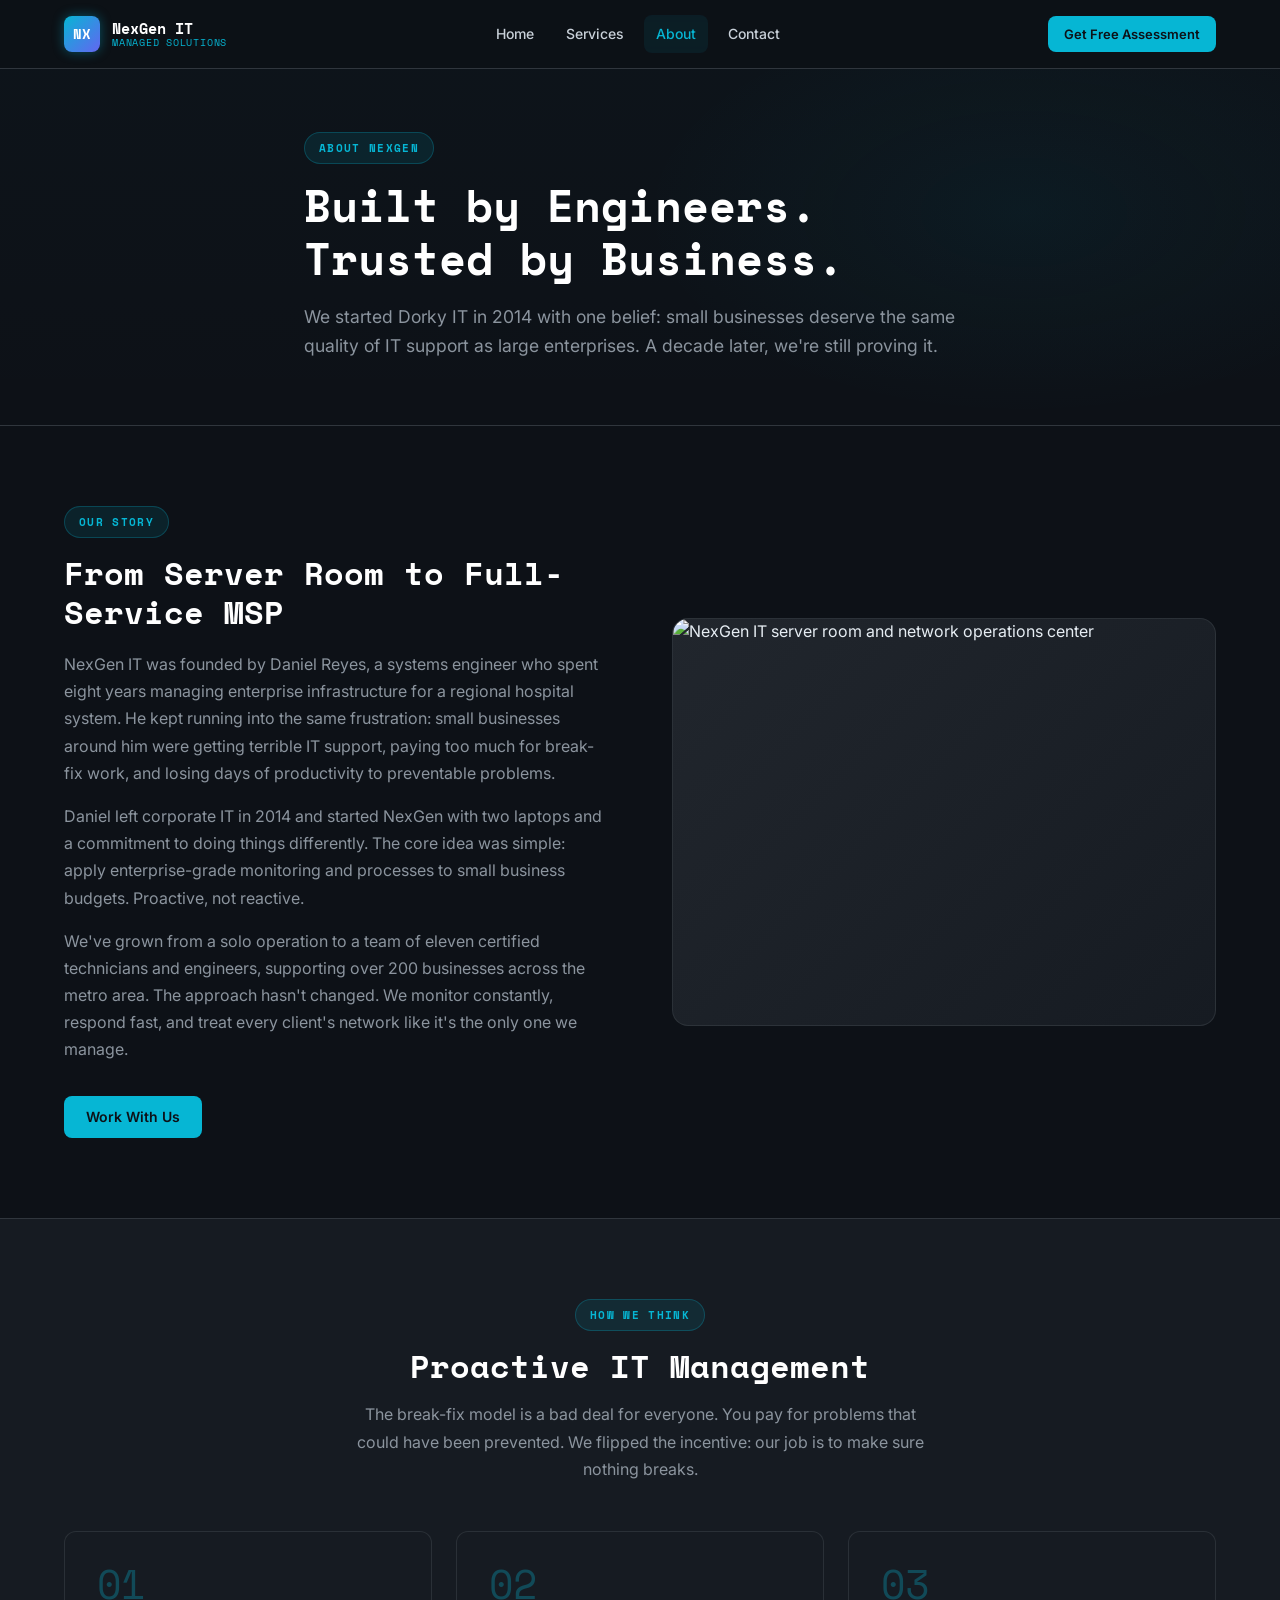
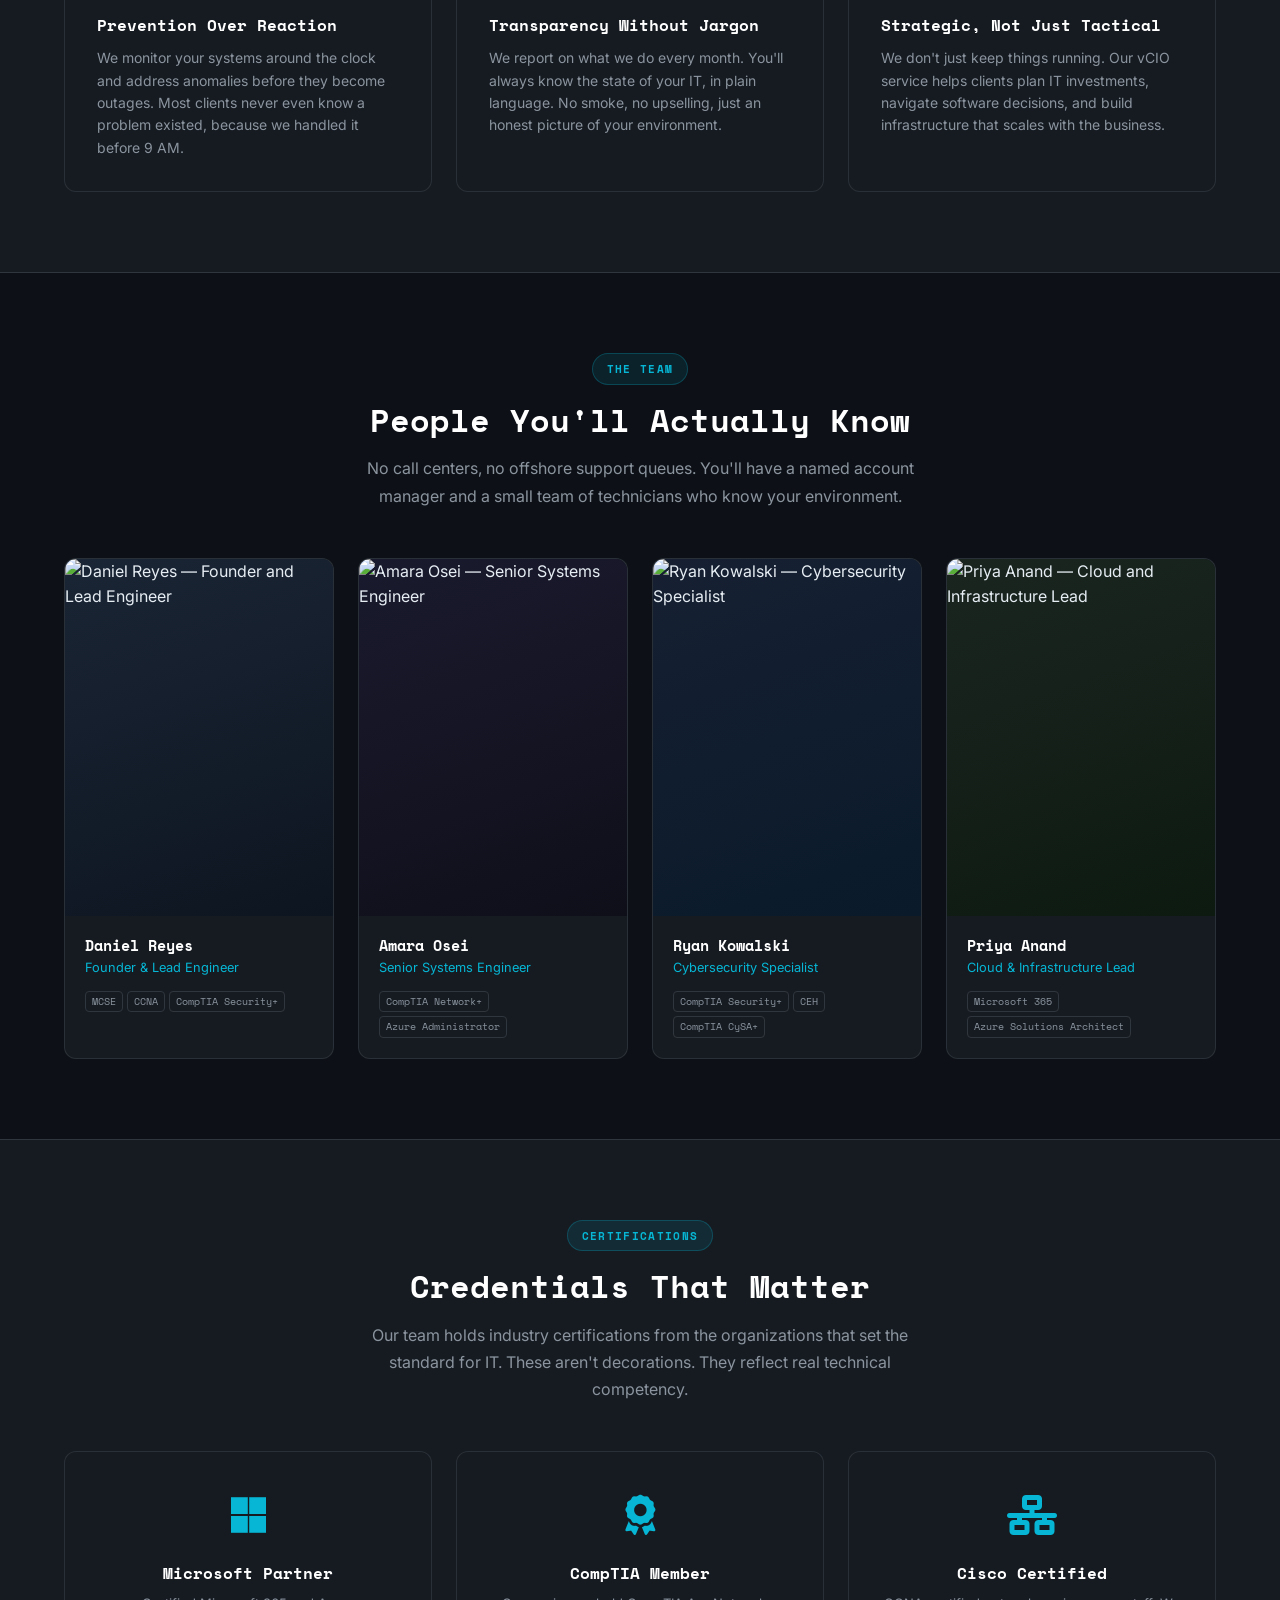
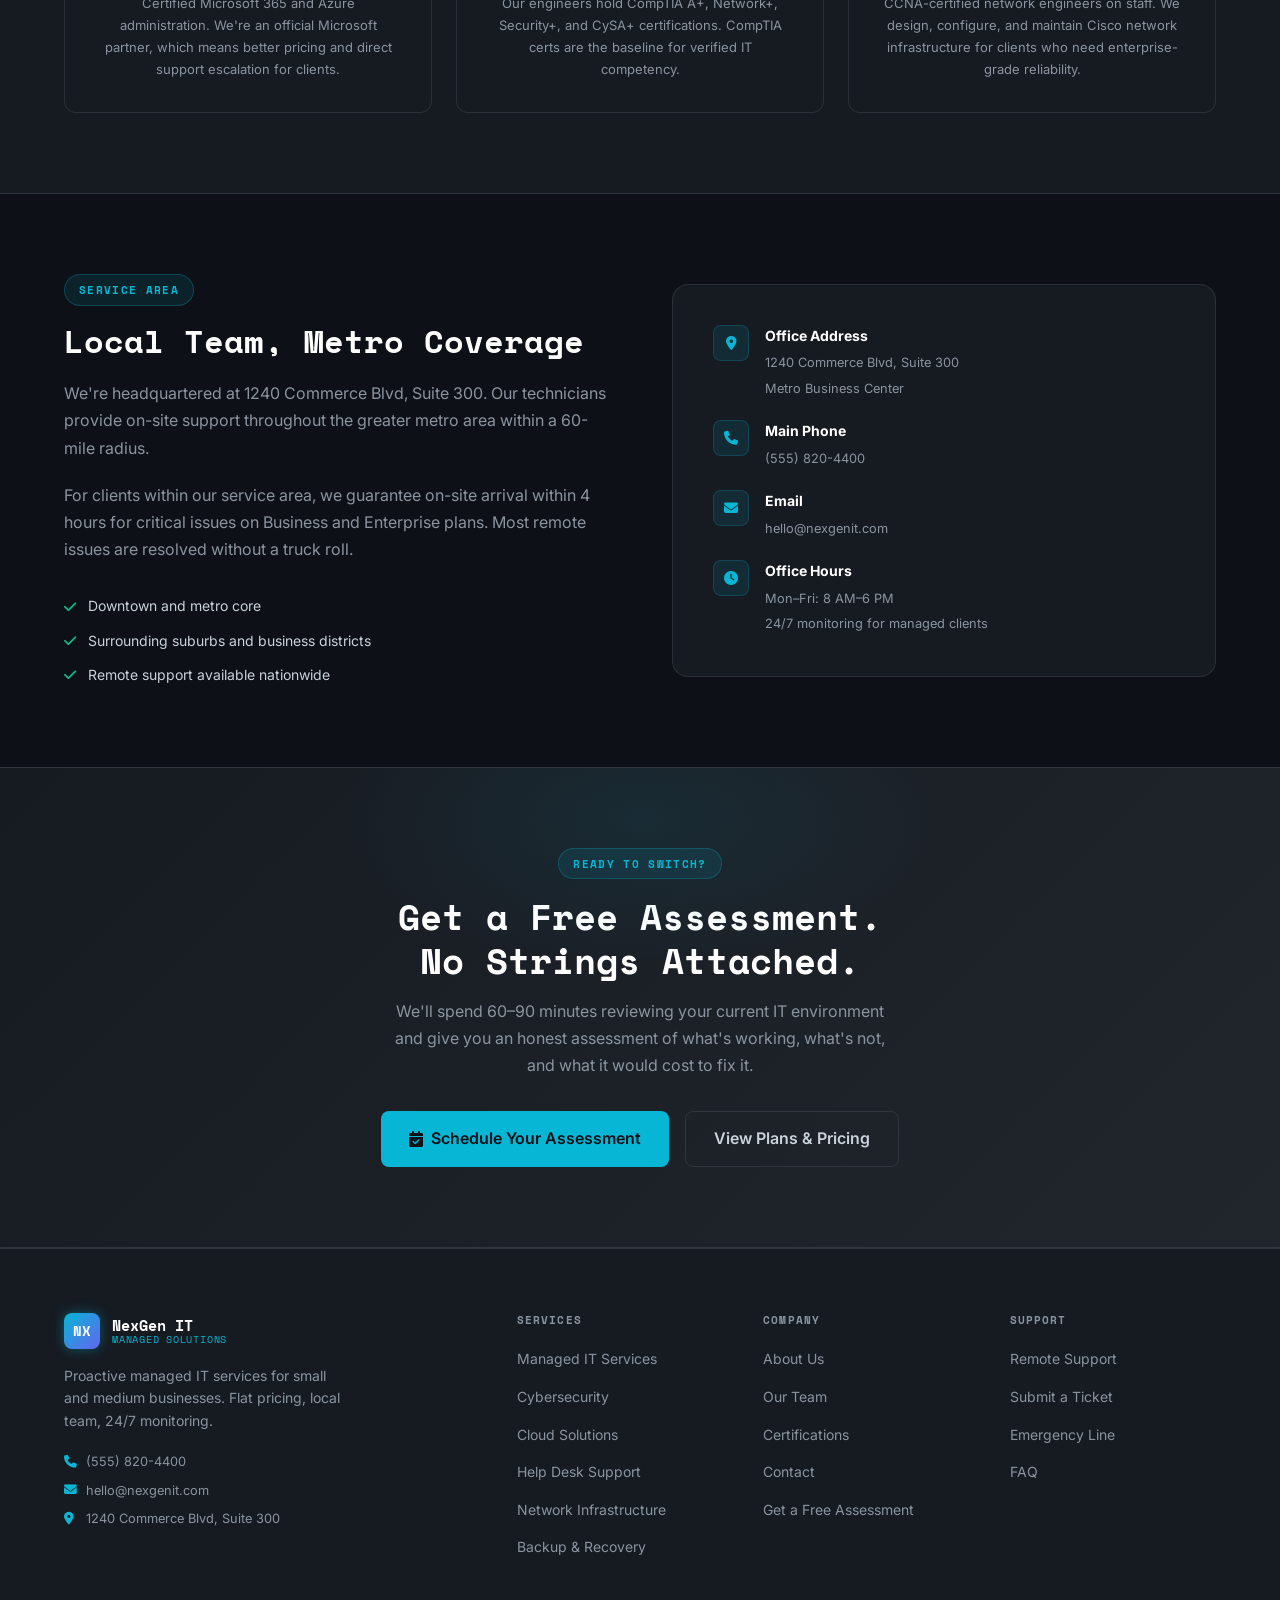
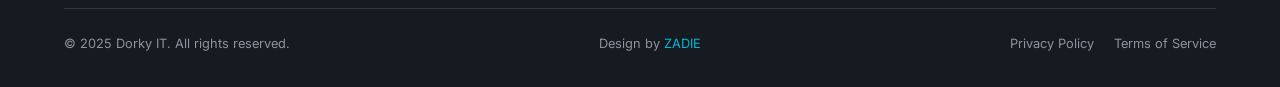
==== commit ac2e7354: "updated company name" ====
--- a/about.html
+++ b/about.html
@@ -3,7 +3,7 @@
 <head>
   <meta charset="UTF-8">
   <meta name="viewport" content="width=device-width, initial-scale=1.0">
-  <title>About — NexGen IT Solutions</title>
+  <title>About — Dorky IT</title>
   <link rel="stylesheet" href="styles.css">
   <link rel="stylesheet" href="https://cdnjs.cloudflare.com/ajax/libs/font-awesome/6.5.0/css/all.min.css">
   </head>
@@ -43,7 +43,7 @@
   <div class="container">
     <span class="section-label">About NexGen</span>
     <h1>Built by Engineers.<br>Trusted by Business.</h1>
-    <p>We started NexGen IT Solutions in 2014 with one belief: small businesses deserve the same quality of IT support as large enterprises. A decade later, we're still proving it.</p>
+    <p>We started Dorky IT in 2014 with one belief: small businesses deserve the same quality of IT support as large enterprises. A decade later, we're still proving it.</p>
   </div>
 </section>
 
@@ -355,7 +355,7 @@
     </div>
 
     <div class="footer-bottom">
-      <p>&copy; 2025 NexGen IT Solutions. All rights reserved.</p>
+      <p>&copy; 2025 Dorky IT. All rights reserved.</p>
       <p>Design by <a href="https://zadie.com" target="_blank" rel="noopener">ZADIE</a></p>
       <div class="footer-legal">
         <a href="#">Privacy Policy</a>
--- a/styles.css
+++ b/styles.css
@@ -1,5 +1,5 @@
 /* =========================================
-   NexGen IT Solutions — Template Styles
+   Dorky IT — Template Styles
    Design by ZADIE (zadie.com)
    ========================================= */
 
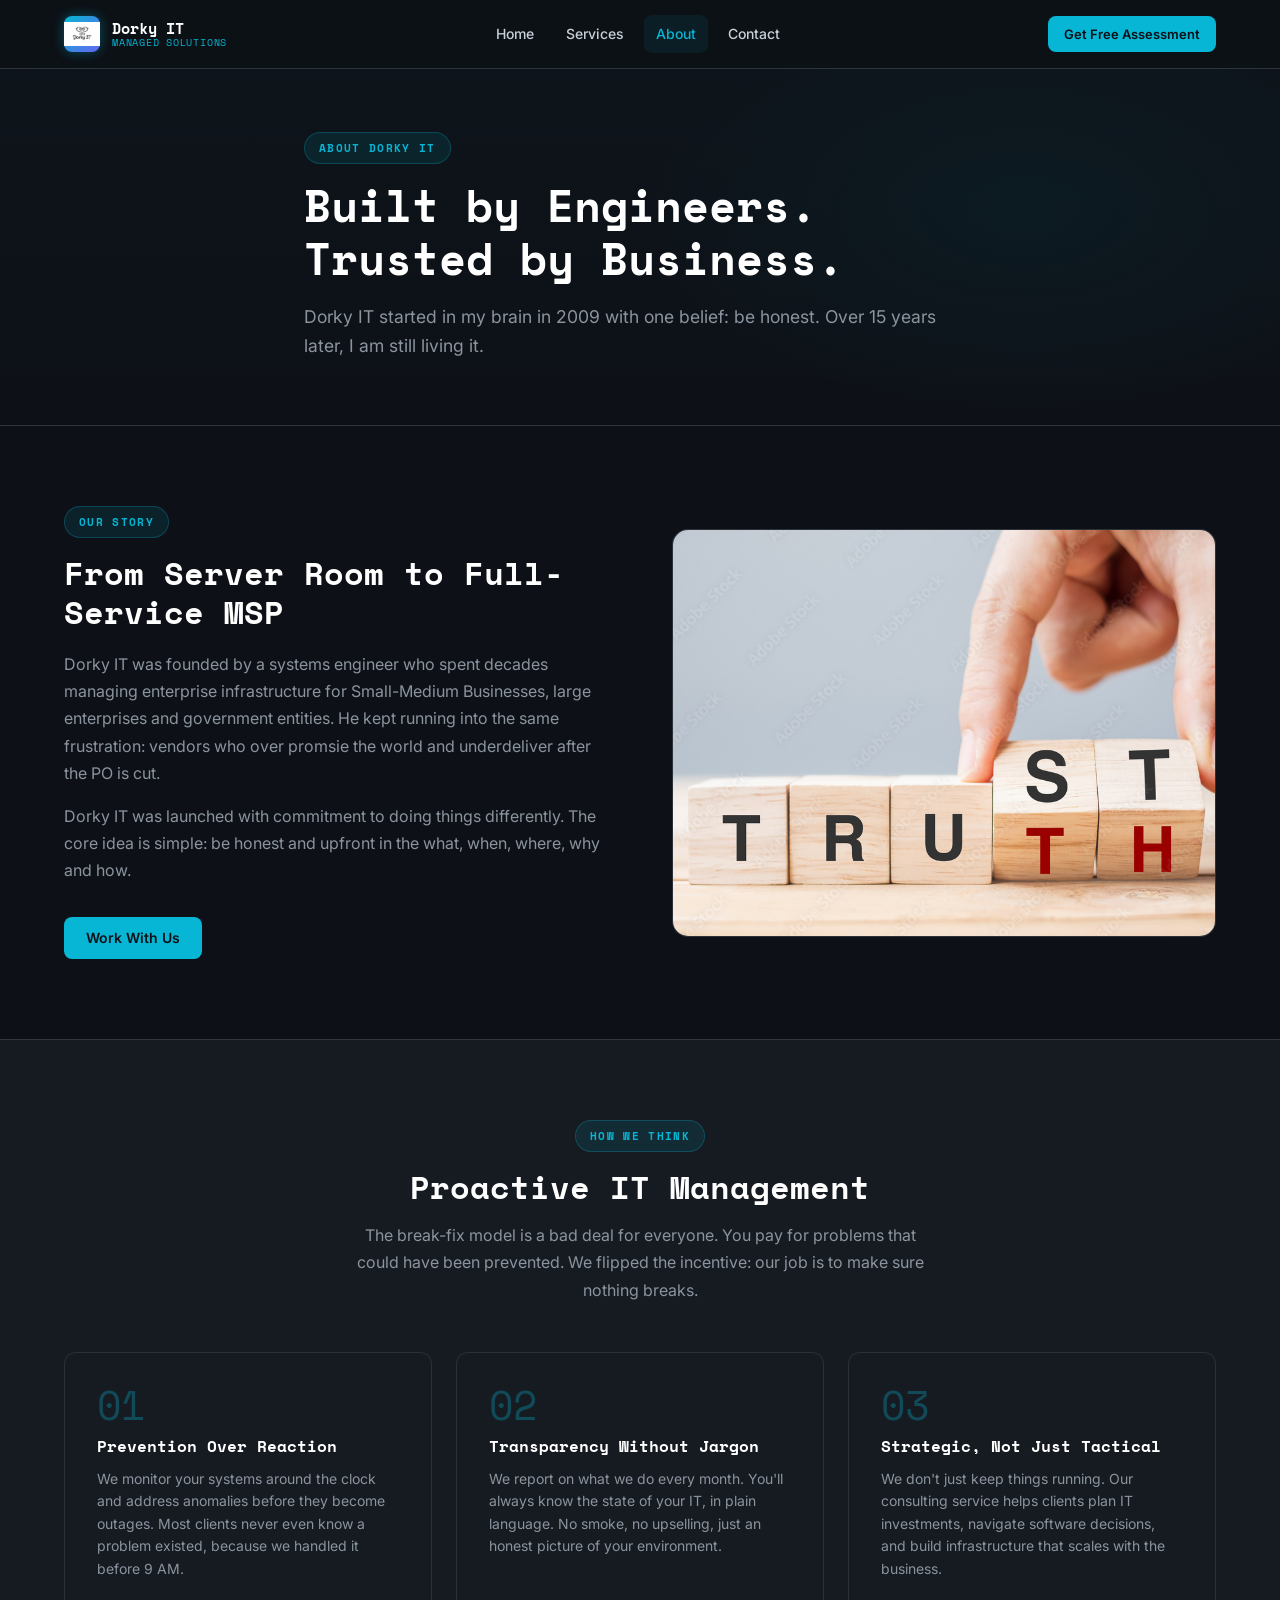
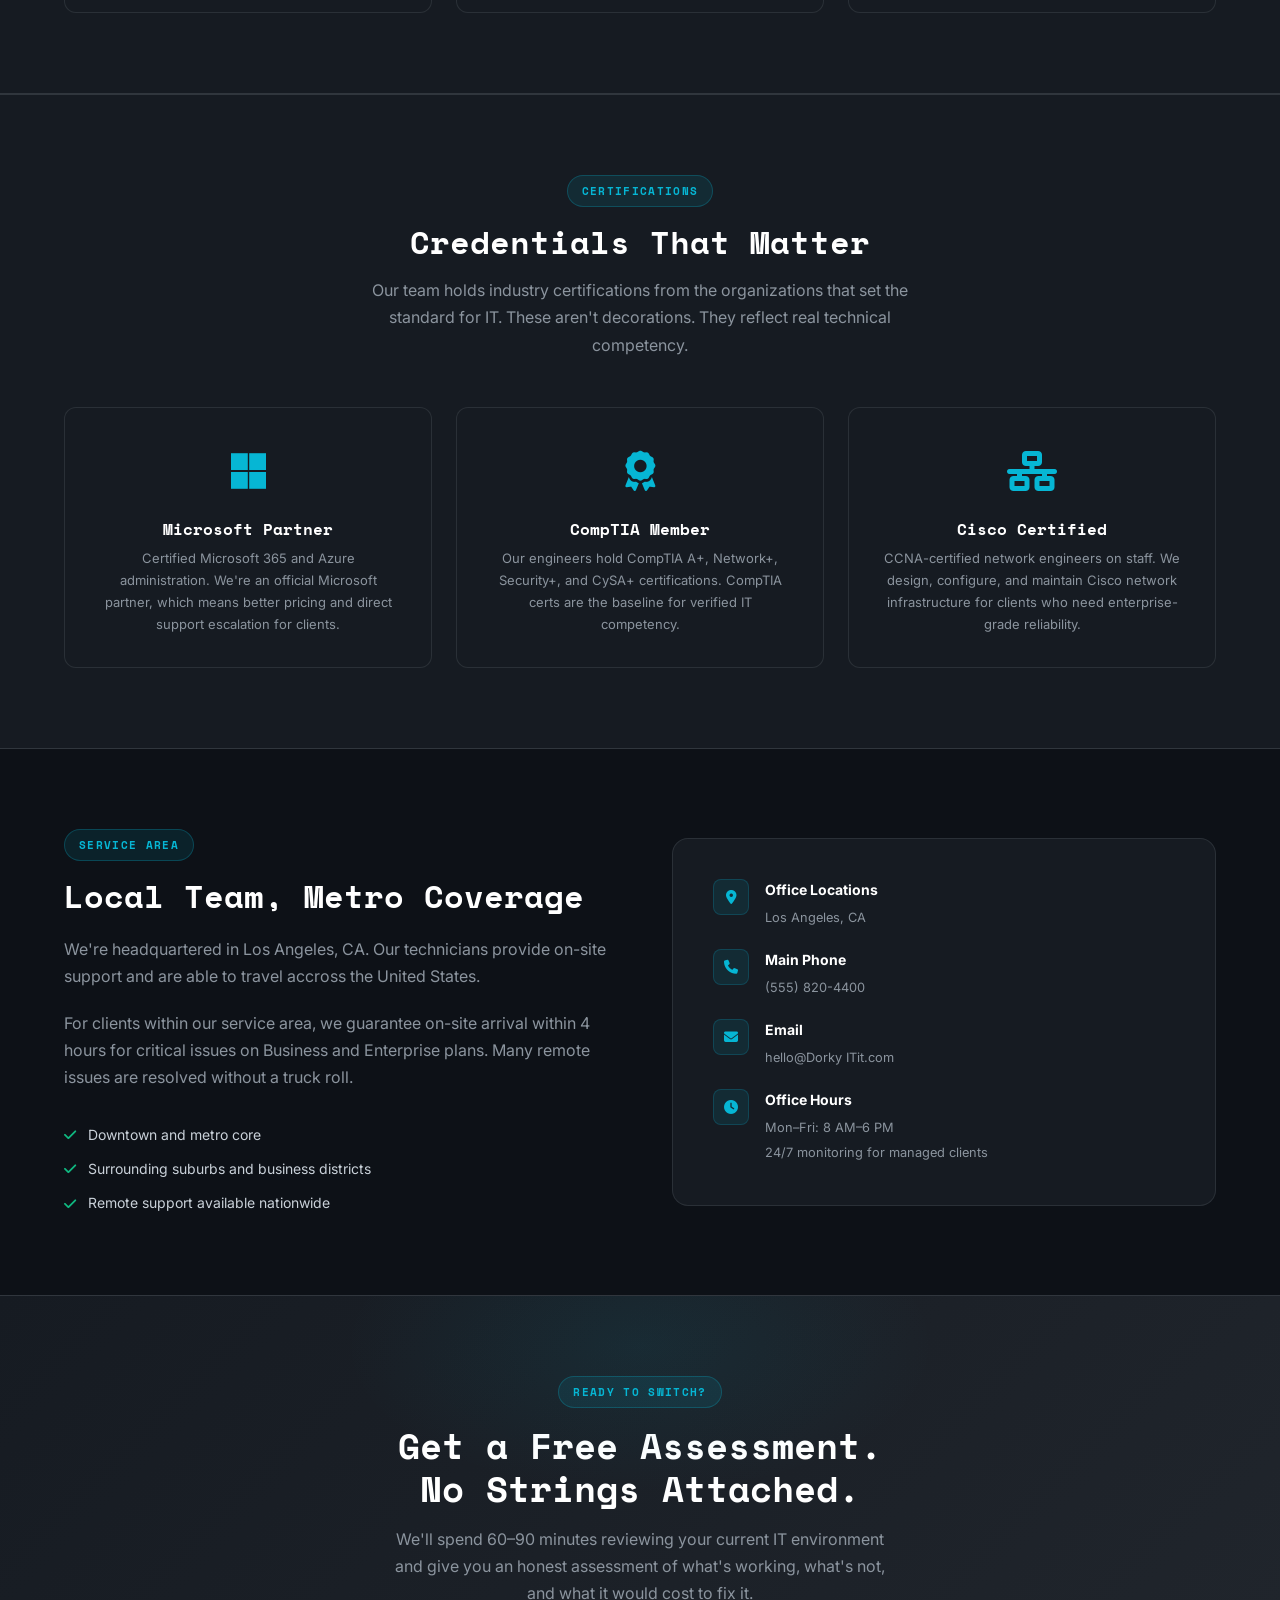
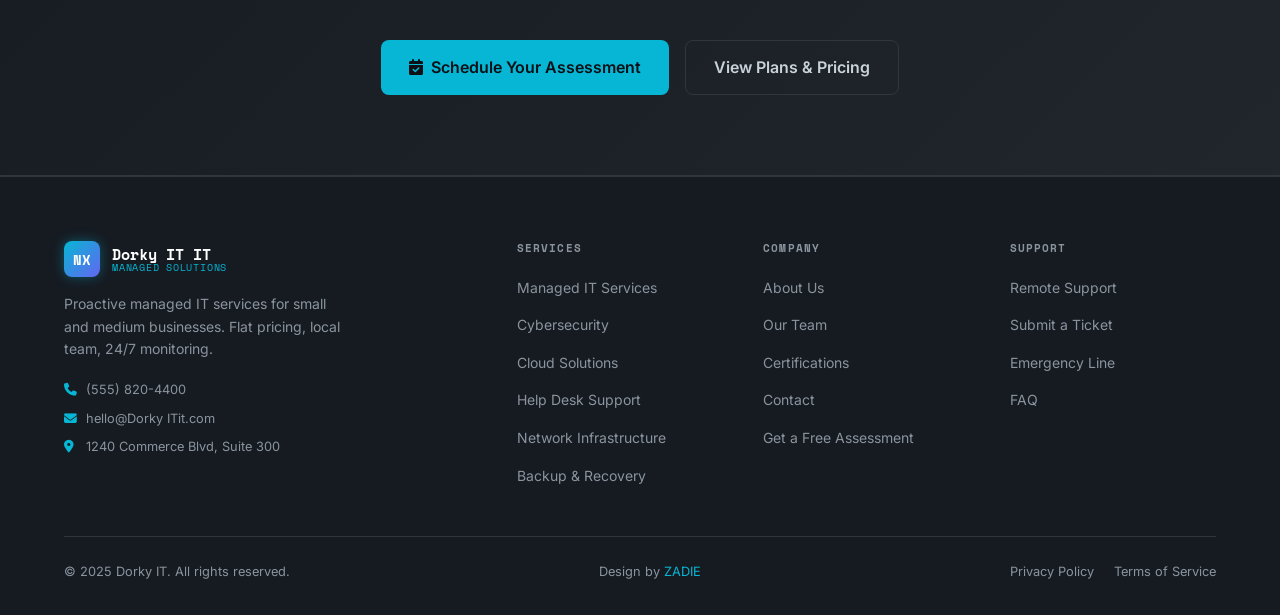
==== commit 1e7c6115: "draft1" ====
--- a/about.html
+++ b/about.html
@@ -15,9 +15,11 @@
 <header class="header">
   <div class="container">
     <a href="index.html" class="logo">
-      <div class="logo-icon">NX</div>
+      <div class="logo-icon">
+        <img src="images/DorkyIT-Logo.png">
+      </div>
       <div class="logo-text">
-        <span class="logo-name">NexGen IT</span>
+        <span class="logo-name">Dorky IT</span>
         <span class="logo-tagline">Managed Solutions</span>
       </div>
     </a>
@@ -41,9 +43,9 @@
 <!-- Page Hero -->
 <section class="page-hero">
   <div class="container">
-    <span class="section-label">About NexGen</span>
+    <span class="section-label">About Dorky IT</span>
     <h1>Built by Engineers.<br>Trusted by Business.</h1>
-    <p>We started Dorky IT in 2014 with one belief: small businesses deserve the same quality of IT support as large enterprises. A decade later, we're still proving it.</p>
+    <p>Dorky IT started in my brain in 2009 with one belief: be honest. Over 15 years later, I am still living it.</p>
   </div>
 </section>
 
@@ -55,20 +57,17 @@
         <span class="section-label">Our Story</span>
         <h2>From Server Room to Full-Service MSP</h2>
         <p>
-          NexGen IT was founded by Daniel Reyes, a systems engineer who spent eight years managing enterprise infrastructure for a regional hospital system. He kept running into the same frustration: small businesses around him were getting terrible IT support, paying too much for break-fix work, and losing days of productivity to preventable problems.
+          Dorky IT was founded by a systems engineer who spent decades managing enterprise infrastructure for Small-Medium Businesses, large enterprises and government entities. He kept running into the same frustration: vendors who over promsie the world and underdeliver after the PO is cut.
         </p>
         <p>
-          Daniel left corporate IT in 2014 and started NexGen with two laptops and a commitment to doing things differently. The core idea was simple: apply enterprise-grade monitoring and processes to small business budgets. Proactive, not reactive.
-        </p>
-        <p>
-          We've grown from a solo operation to a team of eleven certified technicians and engineers, supporting over 200 businesses across the metro area. The approach hasn't changed. We monitor constantly, respond fast, and treat every client's network like it's the only one we manage.
+          Dorky IT was launched with commitment to doing things differently. The core idea is simple: be honest and upfront in the what, when, where, why and how. 
         </p>
         <div style="margin-top: 32px;">
           <a href="contact.html" class="btn btn-primary">Work With Us</a>
         </div>
       </div>
       <div class="about-story-image">
-        <img src="images/placeholder.jpg" alt="NexGen IT server room and network operations center" style="width:100%;height:100%;object-fit:cover;">
+        <img src="images/TruthTrust.jpg" alt="Dorky IT - A partner you can trust." style="width:100%;height:100%;object-fit:cover;">
       </div>
     </div>
   </div>
@@ -99,84 +98,12 @@
       <div class="value-card">
         <div class="value-num">03</div>
         <h3>Strategic, Not Just Tactical</h3>
-        <p>We don't just keep things running. Our vCIO service helps clients plan IT investments, navigate software decisions, and build infrastructure that scales with the business.</p>
-      </div>
-    </div>
-  </div>
-</section>
-
-<!-- Team -->
-<section class="section">
-  <div class="container">
-    <div class="section-header">
-      <span class="section-label">The Team</span>
-      <h2 class="section-title">People You'll Actually Know</h2>
-      <p class="section-desc">
-        No call centers, no offshore support queues. You'll have a named account manager and a small team of technicians who know your environment.
-      </p>
-    </div>
-
-    <div class="team-grid">
-      <div class="team-card">
-        <div class="team-photo team-photo-1">
-          <img src="images/placeholder.jpg" alt="Daniel Reyes — Founder and Lead Engineer" style="width:100%;height:100%;object-fit:cover;">
-        </div>
-        <div class="team-info">
-          <h3 class="team-name">Daniel Reyes</h3>
-          <p class="team-role">Founder &amp; Lead Engineer</p>
-          <div class="team-certs">
-            <span class="cert-badge">MCSE</span>
-            <span class="cert-badge">CCNA</span>
-            <span class="cert-badge">CompTIA Security+</span>
-          </div>
-        </div>
-      </div>
-
-      <div class="team-card">
-        <div class="team-photo team-photo-2">
-          <img src="images/placeholder.jpg" alt="Amara Osei — Senior Systems Engineer" style="width:100%;height:100%;object-fit:cover;">
-        </div>
-        <div class="team-info">
-          <h3 class="team-name">Amara Osei</h3>
-          <p class="team-role">Senior Systems Engineer</p>
-          <div class="team-certs">
-            <span class="cert-badge">CompTIA Network+</span>
-            <span class="cert-badge">Azure Administrator</span>
-          </div>
-        </div>
-      </div>
-
-      <div class="team-card">
-        <div class="team-photo team-photo-3">
-          <img src="images/placeholder.jpg" alt="Ryan Kowalski — Cybersecurity Specialist" style="width:100%;height:100%;object-fit:cover;">
-        </div>
-        <div class="team-info">
-          <h3 class="team-name">Ryan Kowalski</h3>
-          <p class="team-role">Cybersecurity Specialist</p>
-          <div class="team-certs">
-            <span class="cert-badge">CompTIA Security+</span>
-            <span class="cert-badge">CEH</span>
-            <span class="cert-badge">CompTIA CySA+</span>
-          </div>
-        </div>
-      </div>
-
-      <div class="team-card">
-        <div class="team-photo team-photo-4">
-          <img src="images/placeholder.jpg" alt="Priya Anand — Cloud and Infrastructure Lead" style="width:100%;height:100%;object-fit:cover;">
-        </div>
-        <div class="team-info">
-          <h3 class="team-name">Priya Anand</h3>
-          <p class="team-role">Cloud &amp; Infrastructure Lead</p>
-          <div class="team-certs">
-            <span class="cert-badge">Microsoft 365</span>
-            <span class="cert-badge">Azure Solutions Architect</span>
-          </div>
-        </div>
-      </div>
-    </div>
-  </div>
-</section>
+        <p>We don't just keep things running. Our consulting service helps clients plan IT investments, navigate software decisions, and build infrastructure that scales with the business.</p>
+      </div>
+    </div>
+  </div>
+</section>
+
 
 <!-- Certifications -->
 <section class="section" style="background: var(--bg-card); border-top: 1px solid var(--gray-dark); border-bottom: 1px solid var(--gray-dark);">
@@ -225,10 +152,10 @@
         <span class="section-label">Service Area</span>
         <h2 style="margin-bottom: var(--spacing-5);">Local Team, Metro Coverage</h2>
         <p style="color: var(--gray); margin-bottom: var(--spacing-5);">
-          We're headquartered at 1240 Commerce Blvd, Suite 300. Our technicians provide on-site support throughout the greater metro area within a 60-mile radius.
+          We're headquartered in Los Angeles, CA. Our technicians provide on-site support and are able to travel accross the United States.
         </p>
         <p style="color: var(--gray); margin-bottom: var(--spacing-8);">
-          For clients within our service area, we guarantee on-site arrival within 4 hours for critical issues on Business and Enterprise plans. Most remote issues are resolved without a truck roll.
+          For clients within our service area, we guarantee on-site arrival within 4 hours for critical issues on Business and Enterprise plans. Many remote issues are resolved without a truck roll.
         </p>
         <div style="display: flex; flex-direction: column; gap: var(--spacing-3);">
           <div style="display: flex; align-items: center; gap: var(--spacing-3); font-size: 0.875rem; color: var(--gray-light);">
@@ -251,8 +178,8 @@
           <div style="display: flex; gap: var(--spacing-4); align-items: flex-start;">
             <div class="contact-info-icon"><i class="fa-solid fa-location-dot"></i></div>
             <div>
-              <strong style="display: block; color: var(--white); font-size: 0.875rem; margin-bottom: 2px;">Office Address</strong>
-              <span style="font-size: 0.8rem; color: var(--gray);">1240 Commerce Blvd, Suite 300<br>Metro Business Center</span>
+              <strong style="display: block; color: var(--white); font-size: 0.875rem; margin-bottom: 2px;">Office Locations</strong>
+              <span style="font-size: 0.8rem; color: var(--gray);">Los Angeles, CA</span>
             </div>
           </div>
           <div style="display: flex; gap: var(--spacing-4); align-items: flex-start;">
@@ -266,7 +193,7 @@
             <div class="contact-info-icon"><i class="fa-solid fa-envelope"></i></div>
             <div>
               <strong style="display: block; color: var(--white); font-size: 0.875rem; margin-bottom: 2px;">Email</strong>
-              <span style="font-size: 0.8rem; color: var(--gray);">hello@nexgenit.com</span>
+              <span style="font-size: 0.8rem; color: var(--gray);">hello@Dorky ITit.com</span>
             </div>
           </div>
           <div style="display: flex; gap: var(--spacing-4); align-items: flex-start;">
@@ -308,14 +235,14 @@
         <a href="index.html" class="logo">
           <div class="logo-icon">NX</div>
           <div class="logo-text">
-            <span class="logo-name">NexGen IT</span>
+            <span class="logo-name">Dorky IT IT</span>
             <span class="logo-tagline">Managed Solutions</span>
           </div>
         </a>
         <p>Proactive managed IT services for small and medium businesses. Flat pricing, local team, 24/7 monitoring.</p>
         <div class="footer-contact-info">
           <span class="footer-contact-line"><i class="fa-solid fa-phone"></i> (555) 820-4400</span>
-          <span class="footer-contact-line"><i class="fa-solid fa-envelope"></i> hello@nexgenit.com</span>
+          <span class="footer-contact-line"><i class="fa-solid fa-envelope"></i> hello@Dorky ITit.com</span>
           <span class="footer-contact-line"><i class="fa-solid fa-location-dot"></i> 1240 Commerce Blvd, Suite 300</span>
         </div>
       </div>
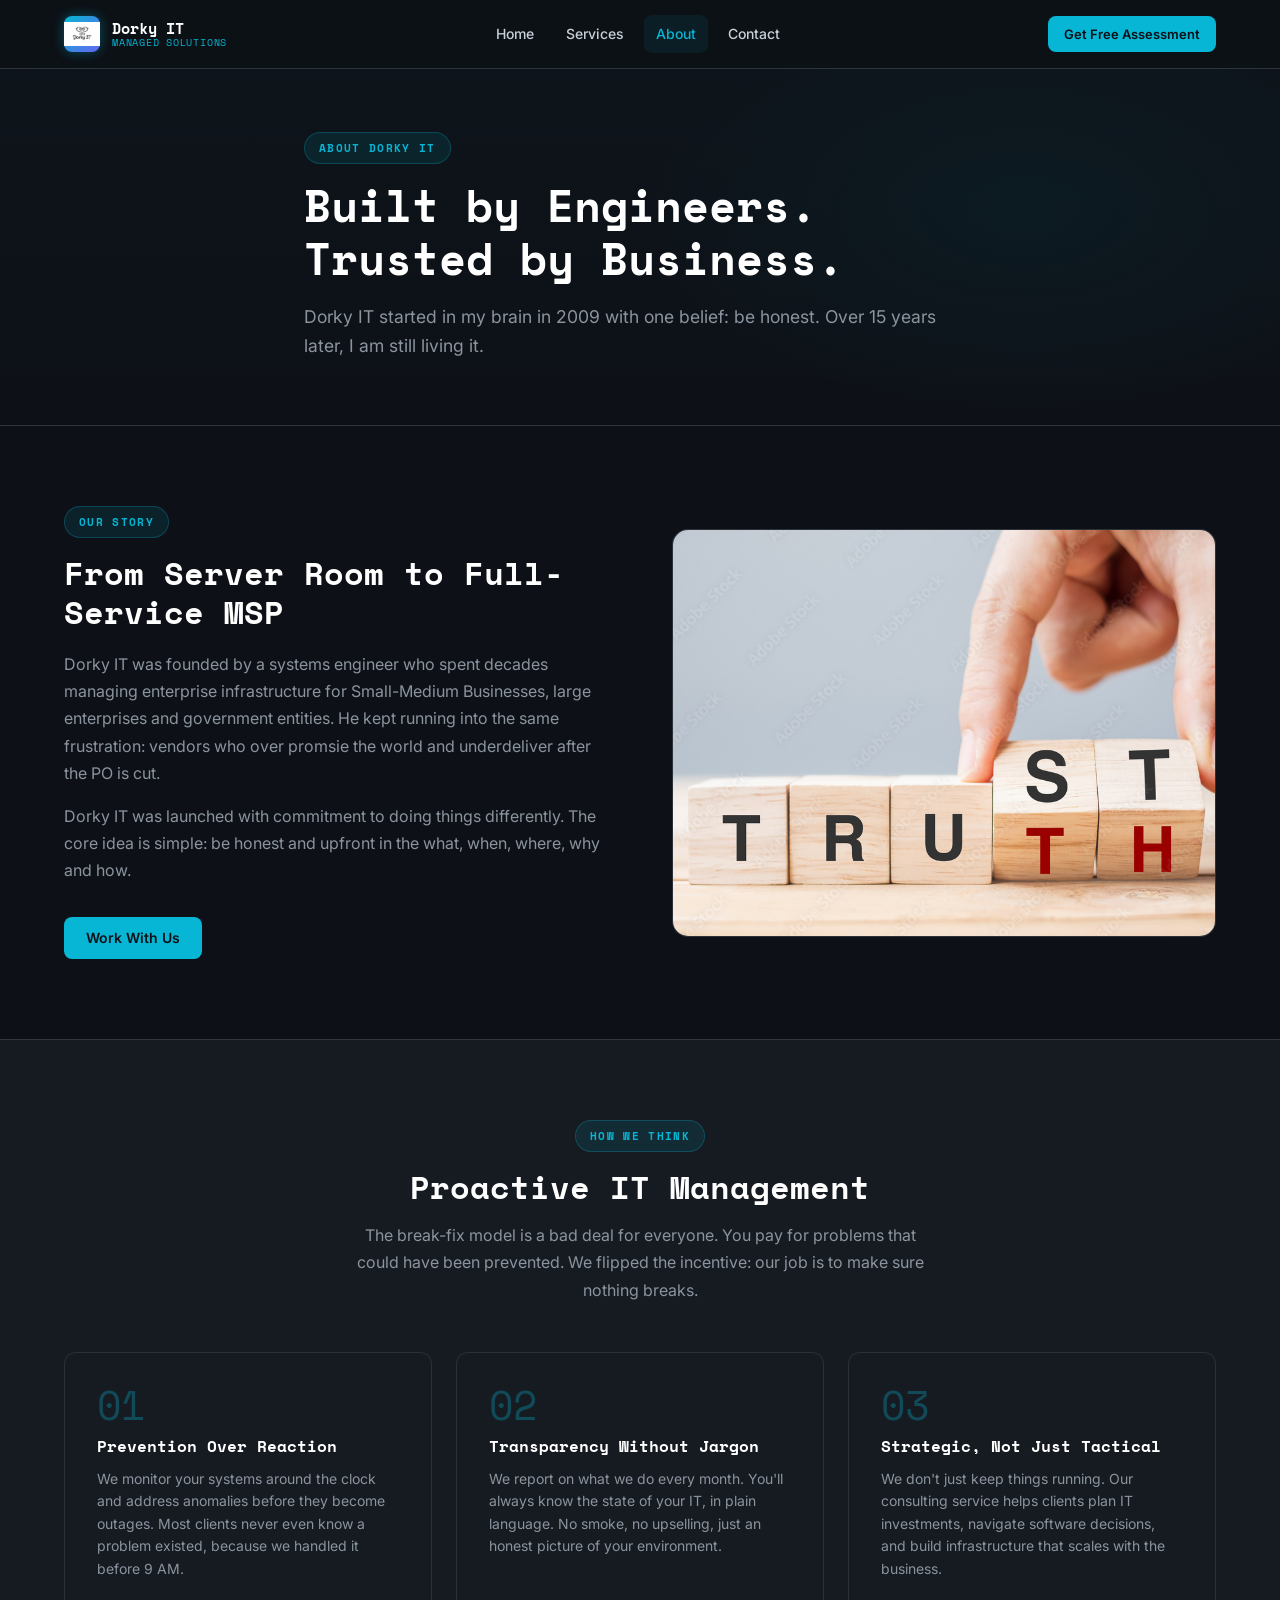
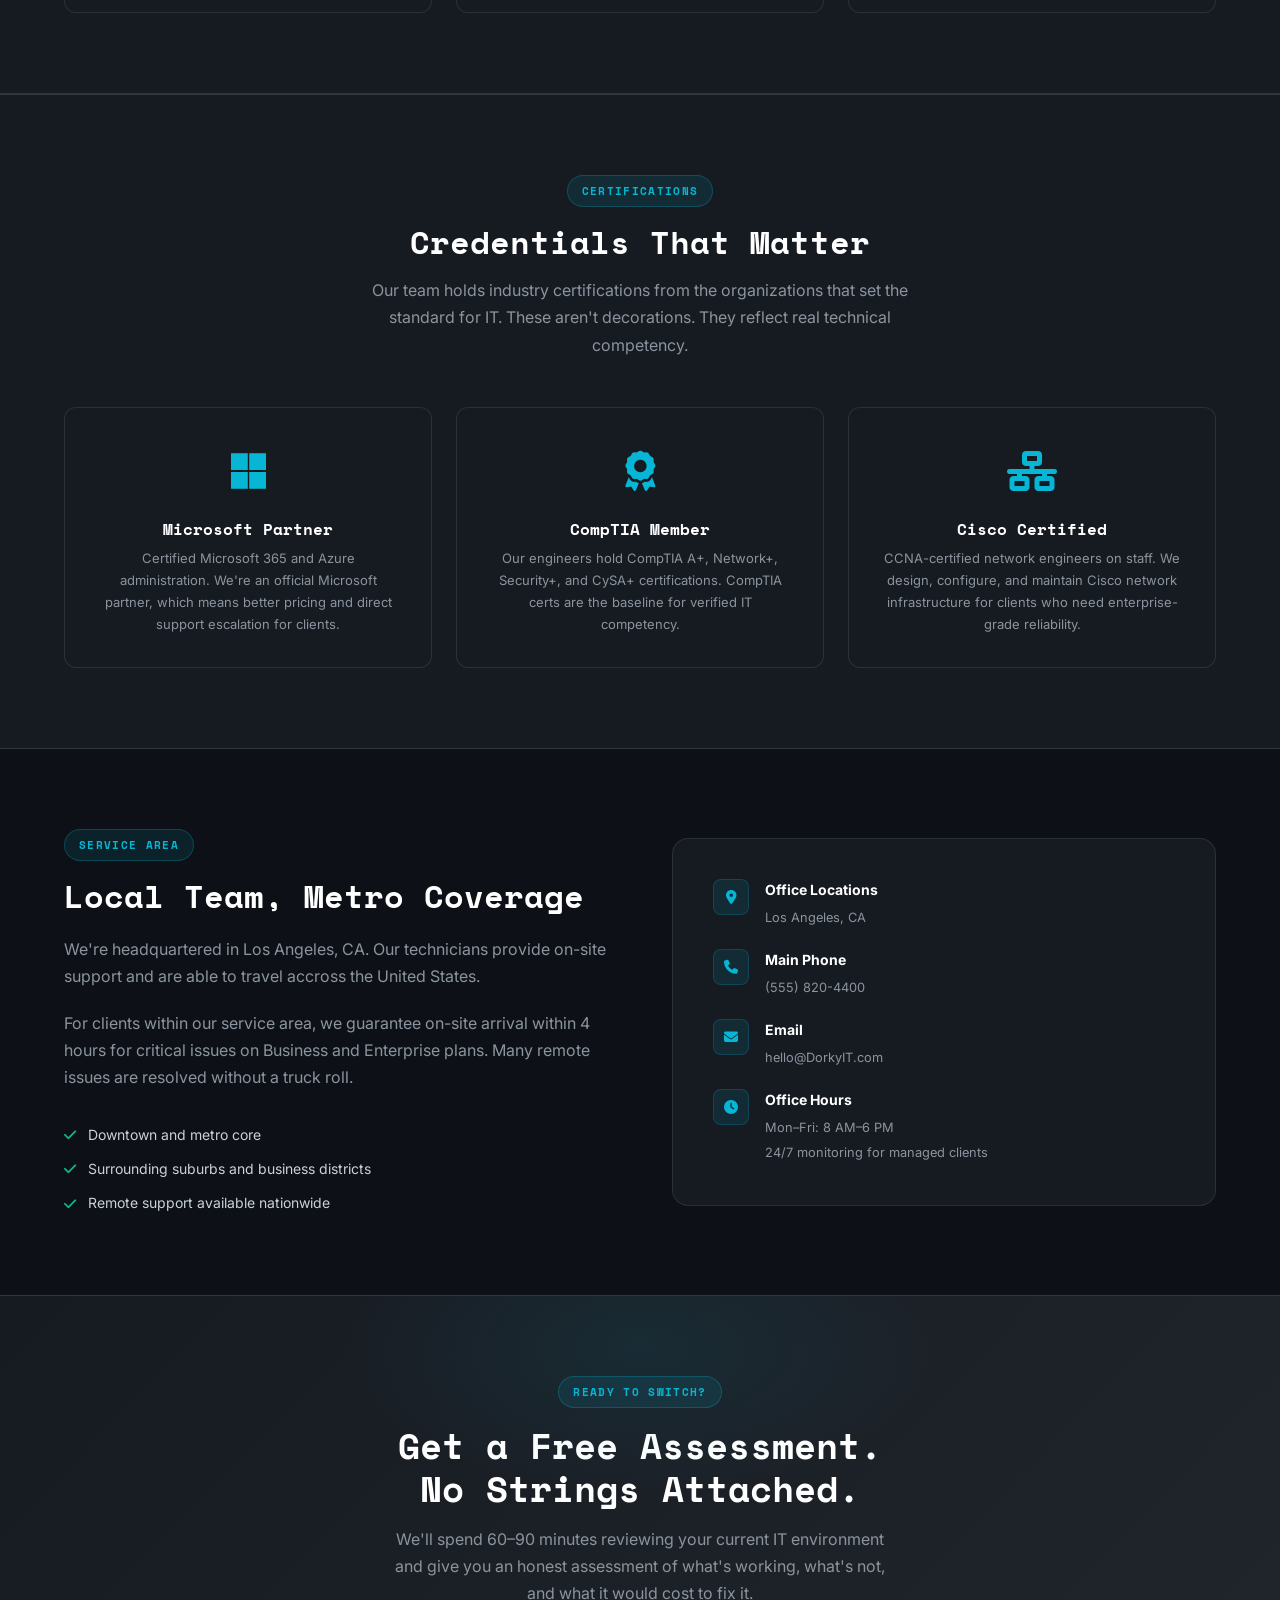
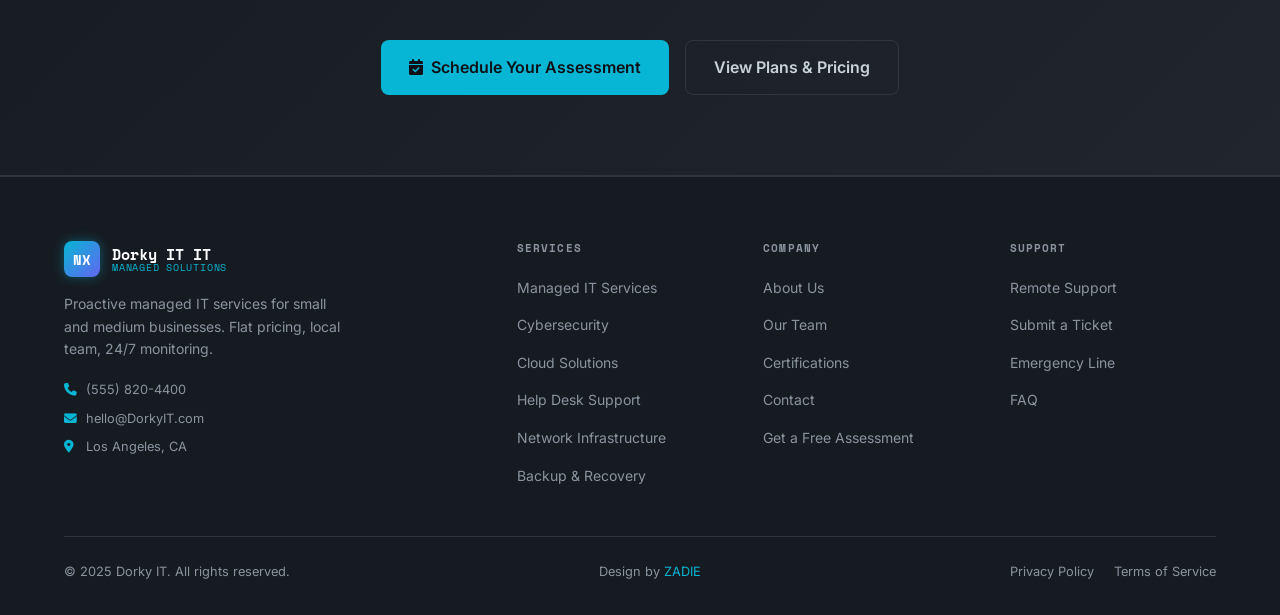
==== commit d863f2e4: "d" ====
--- a/about.html
+++ b/about.html
@@ -193,7 +193,7 @@
             <div class="contact-info-icon"><i class="fa-solid fa-envelope"></i></div>
             <div>
               <strong style="display: block; color: var(--white); font-size: 0.875rem; margin-bottom: 2px;">Email</strong>
-              <span style="font-size: 0.8rem; color: var(--gray);">hello@Dorky ITit.com</span>
+              <span style="font-size: 0.8rem; color: var(--gray);">hello@DorkyIT.com</span>
             </div>
           </div>
           <div style="display: flex; gap: var(--spacing-4); align-items: flex-start;">
@@ -242,8 +242,8 @@
         <p>Proactive managed IT services for small and medium businesses. Flat pricing, local team, 24/7 monitoring.</p>
         <div class="footer-contact-info">
           <span class="footer-contact-line"><i class="fa-solid fa-phone"></i> (555) 820-4400</span>
-          <span class="footer-contact-line"><i class="fa-solid fa-envelope"></i> hello@Dorky ITit.com</span>
-          <span class="footer-contact-line"><i class="fa-solid fa-location-dot"></i> 1240 Commerce Blvd, Suite 300</span>
+          <span class="footer-contact-line"><i class="fa-solid fa-envelope"></i> hello@DorkyIT.com</span>
+          <span class="footer-contact-line"><i class="fa-solid fa-location-dot"></i> Los Angeles, CA</span>
         </div>
       </div>
 
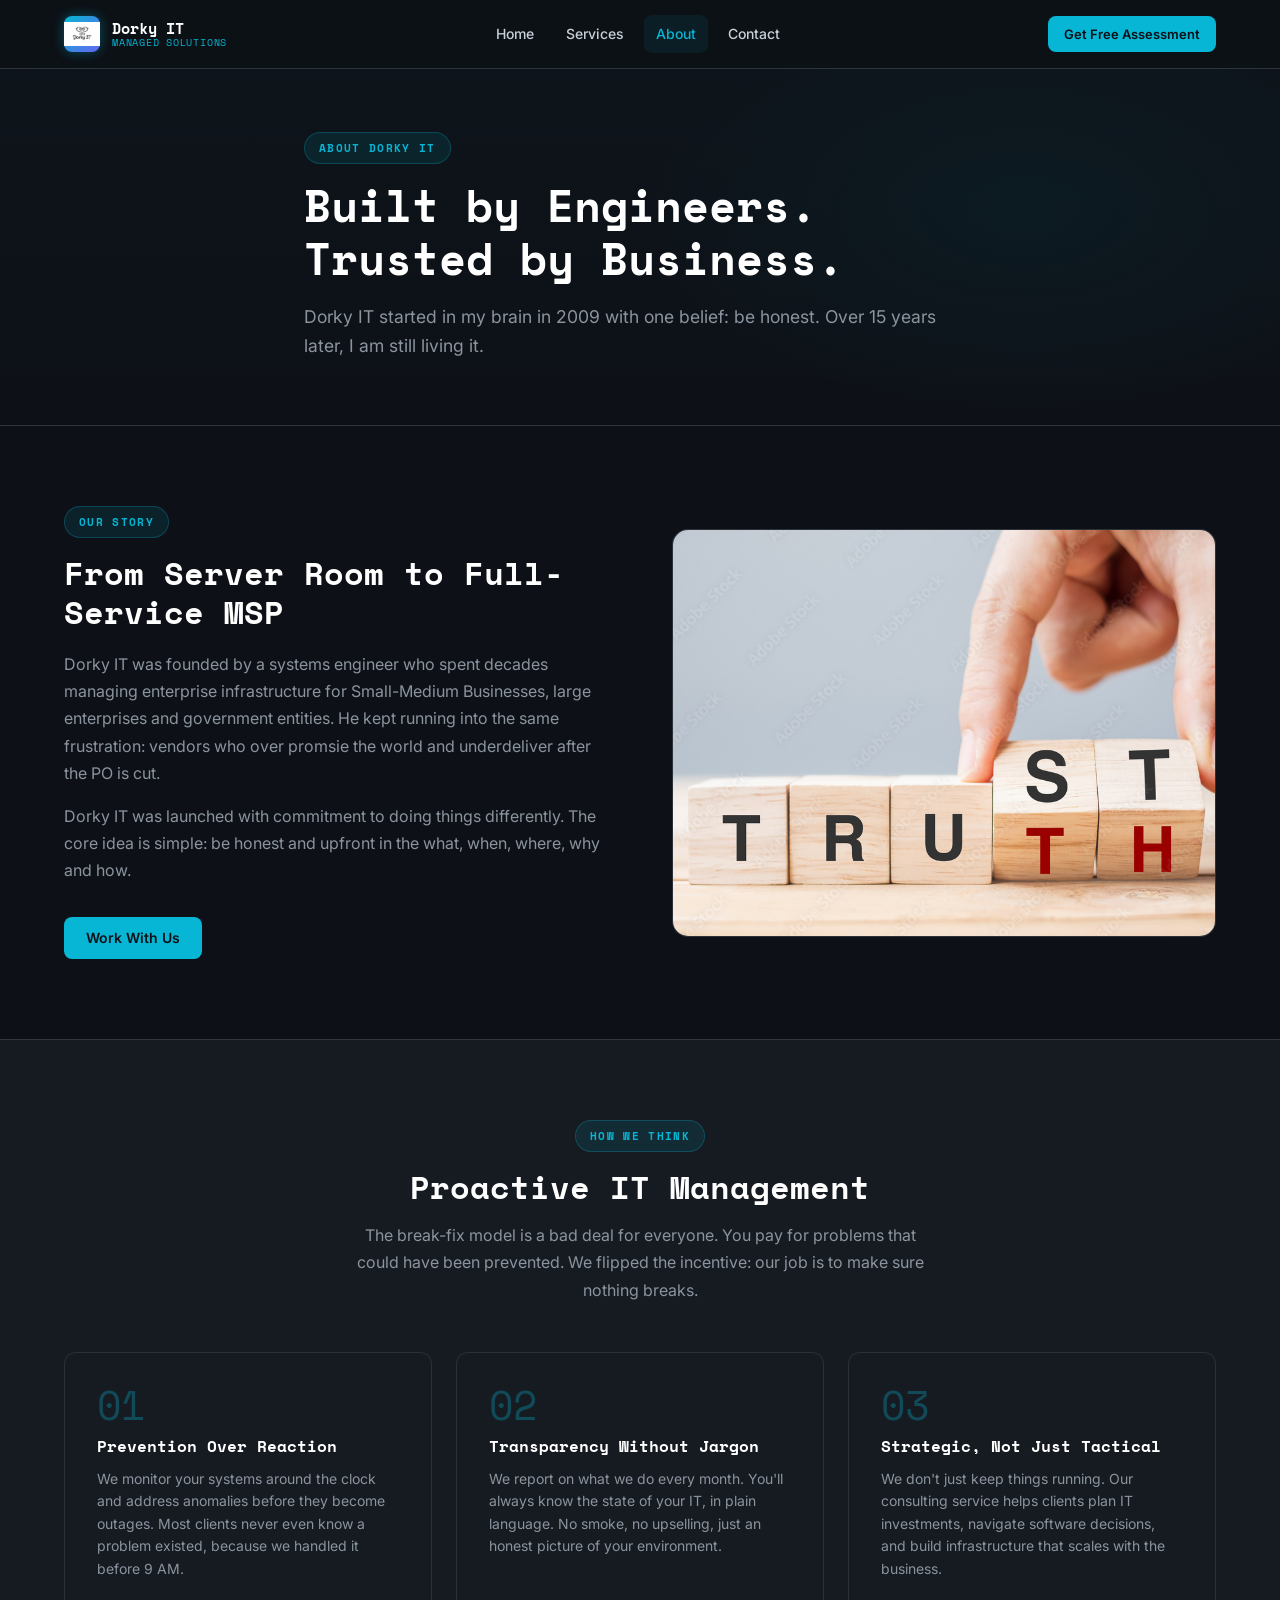
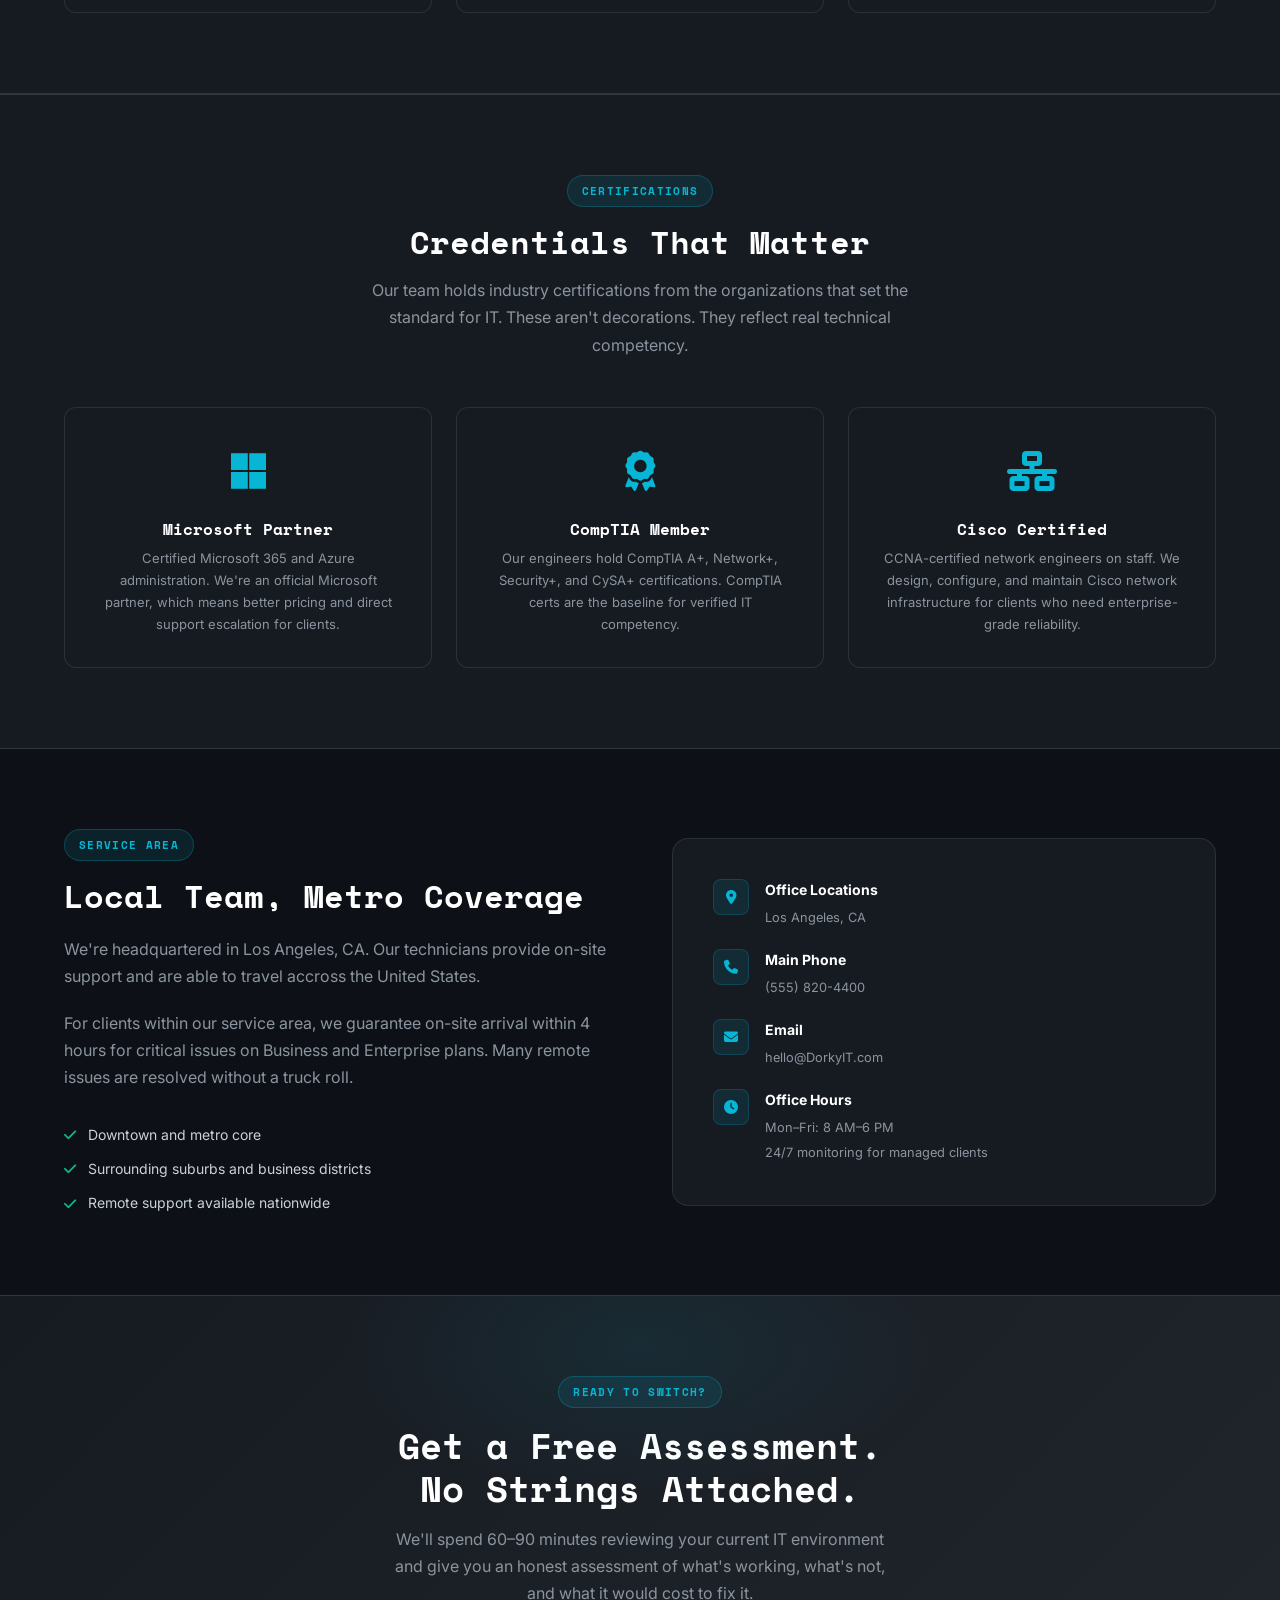
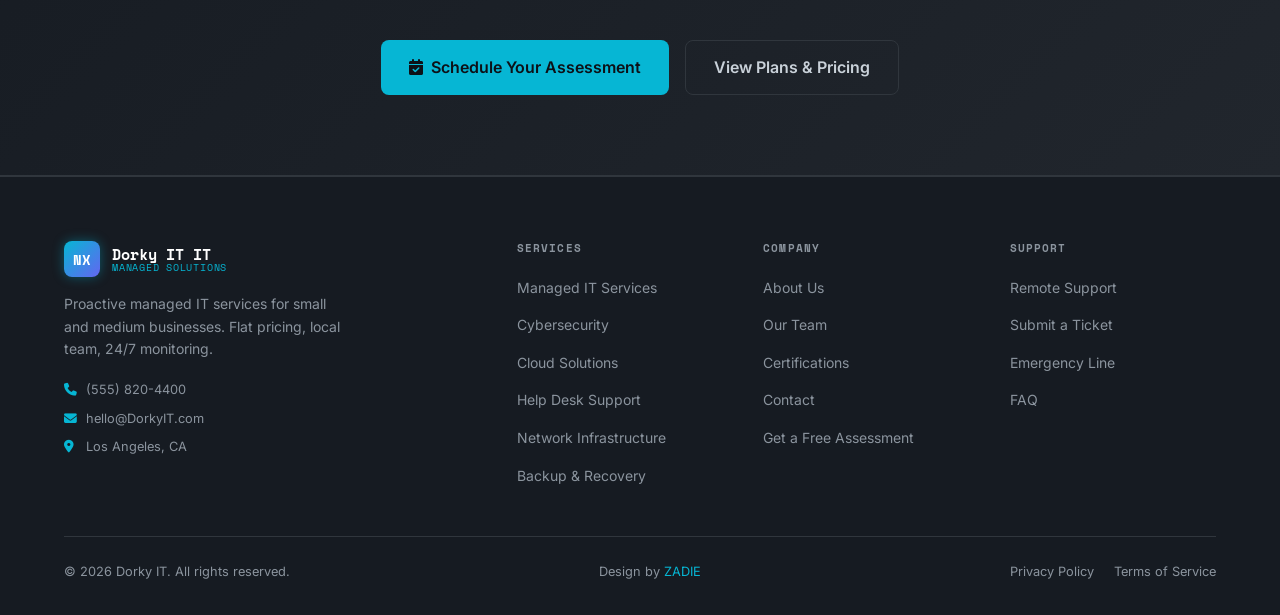
==== commit 81d9c20d: "copyright" ====
--- a/about.html
+++ b/about.html
@@ -282,7 +282,7 @@
     </div>
 
     <div class="footer-bottom">
-      <p>&copy; 2025 Dorky IT. All rights reserved.</p>
+      <p>&copy; 2026 Dorky IT. All rights reserved.</p>
       <p>Design by <a href="https://zadie.com" target="_blank" rel="noopener">ZADIE</a></p>
       <div class="footer-legal">
         <a href="#">Privacy Policy</a>
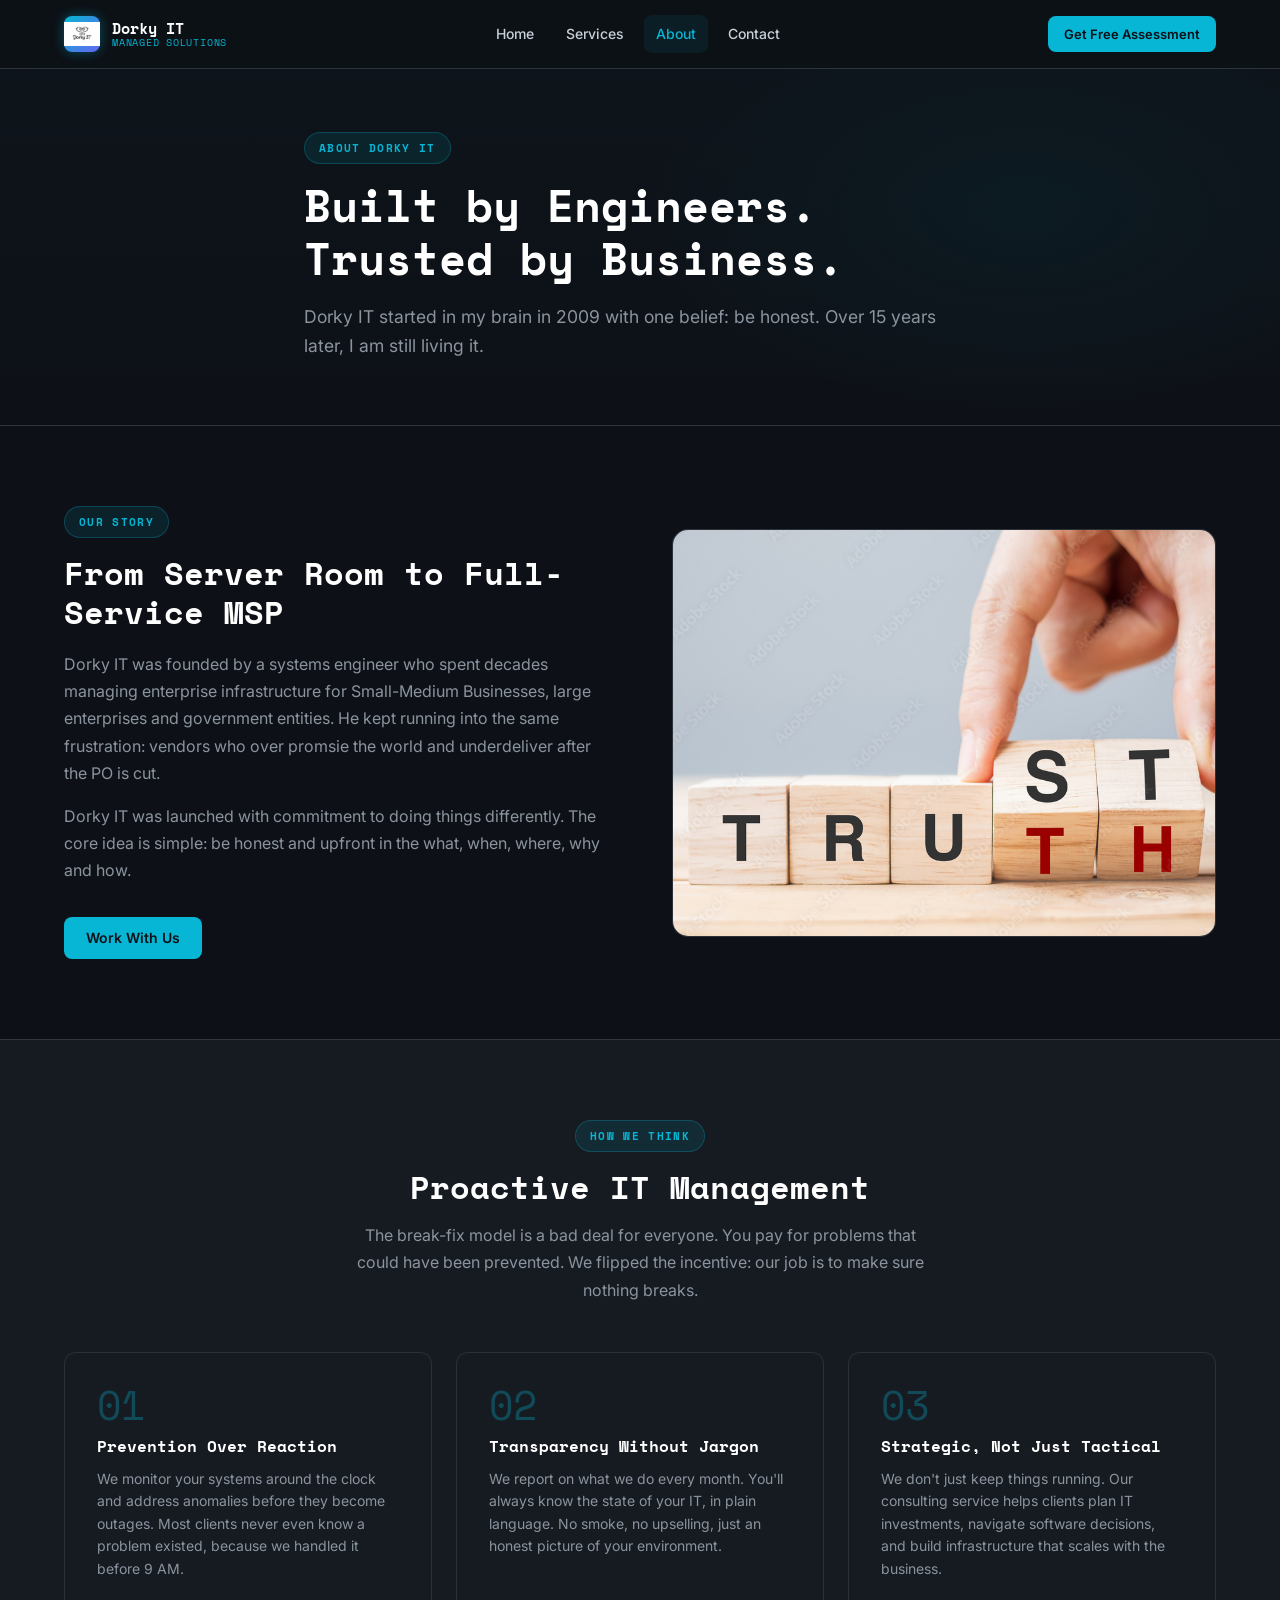
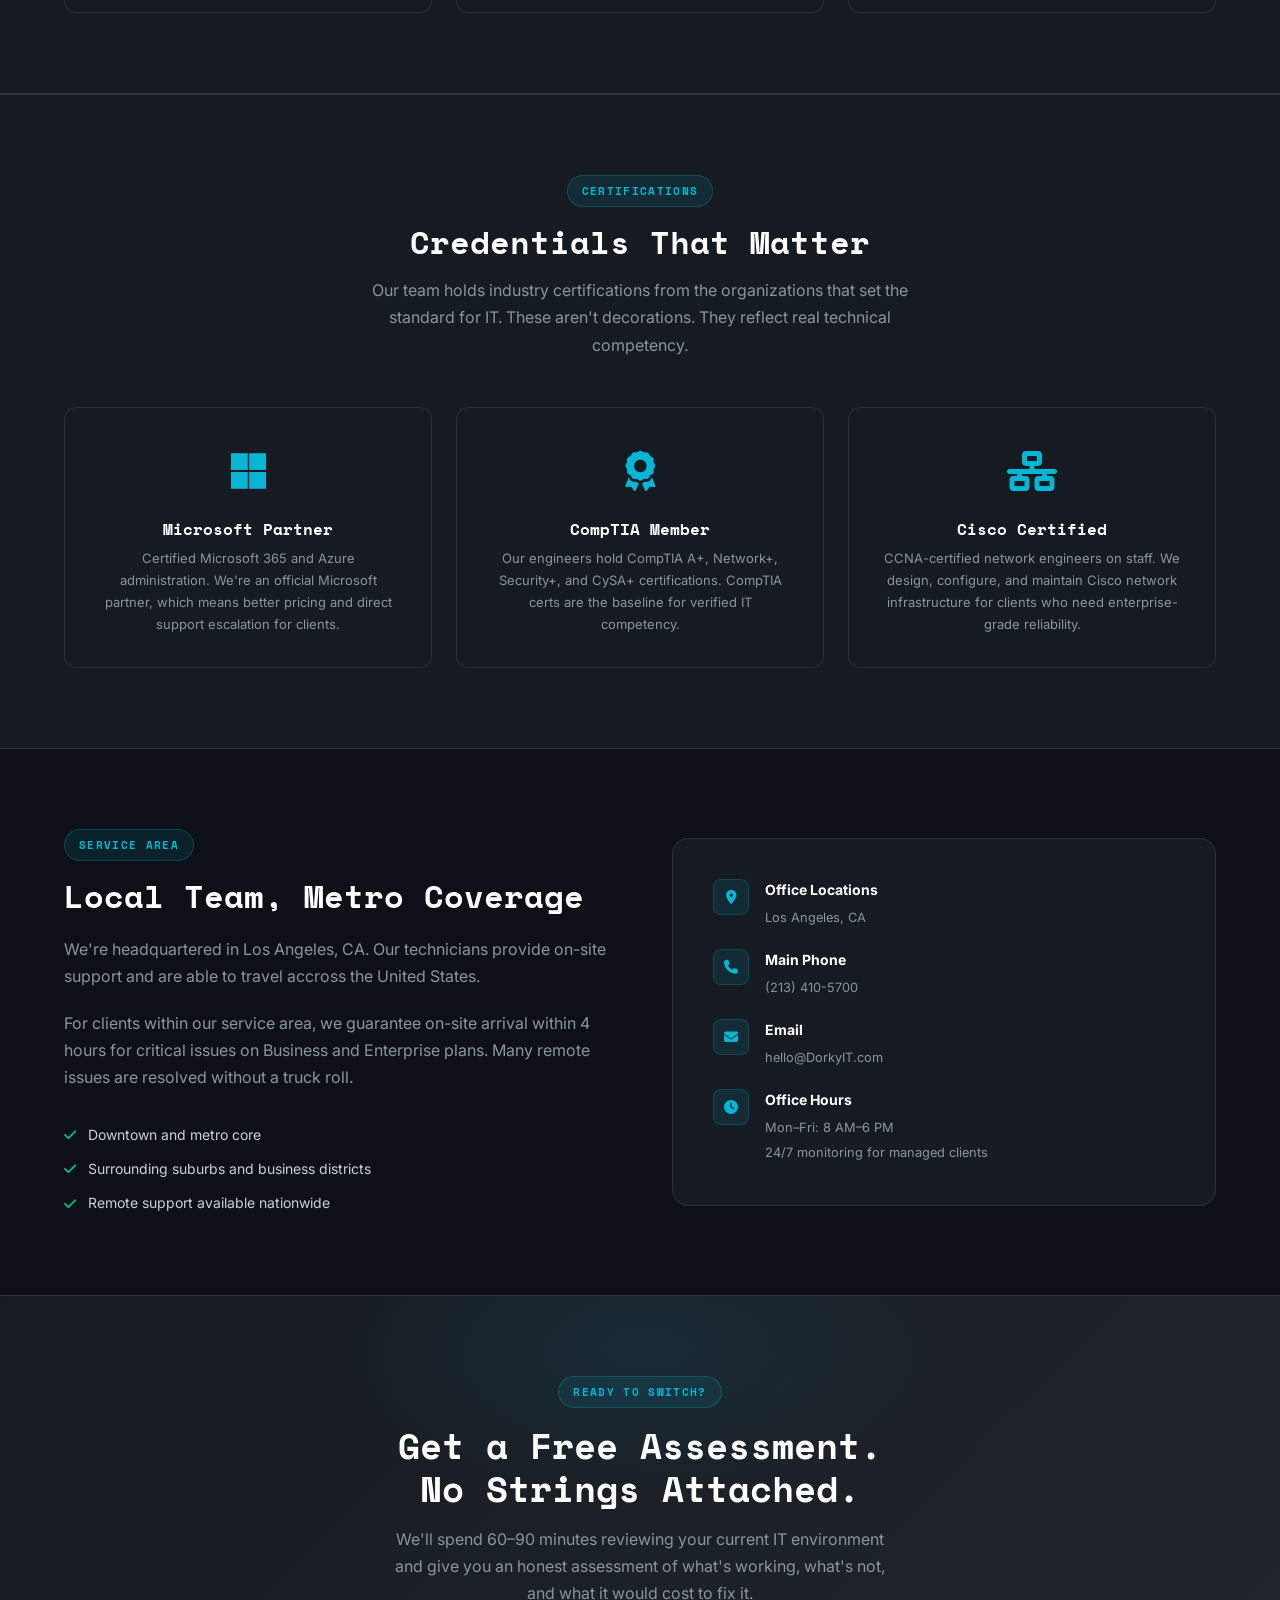
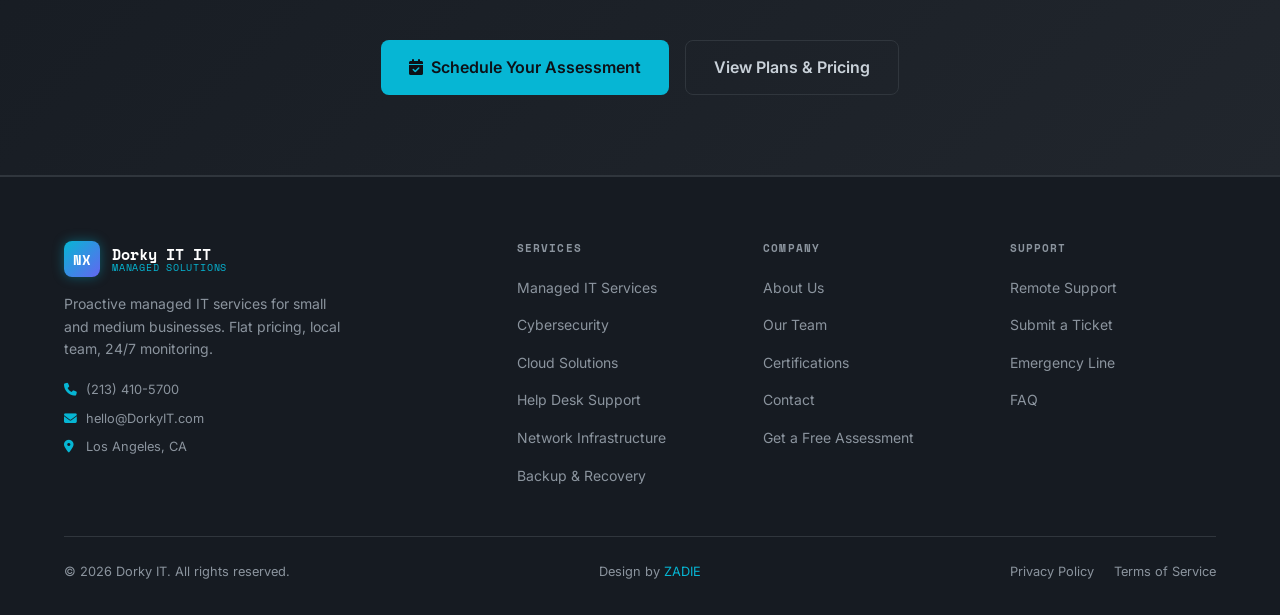
==== commit 936d8d54: "updated phone numbers" ====
--- a/about.html
+++ b/about.html
@@ -186,7 +186,7 @@
             <div class="contact-info-icon"><i class="fa-solid fa-phone"></i></div>
             <div>
               <strong style="display: block; color: var(--white); font-size: 0.875rem; margin-bottom: 2px;">Main Phone</strong>
-              <span style="font-size: 0.8rem; color: var(--gray);">(555) 820-4400</span>
+              <span style="font-size: 0.8rem; color: var(--gray);">(213) 410-5700</span>
             </div>
           </div>
           <div style="display: flex; gap: var(--spacing-4); align-items: flex-start;">
@@ -241,7 +241,7 @@
         </a>
         <p>Proactive managed IT services for small and medium businesses. Flat pricing, local team, 24/7 monitoring.</p>
         <div class="footer-contact-info">
-          <span class="footer-contact-line"><i class="fa-solid fa-phone"></i> (555) 820-4400</span>
+          <span class="footer-contact-line"><i class="fa-solid fa-phone"></i> (213) 410-5700</span>
           <span class="footer-contact-line"><i class="fa-solid fa-envelope"></i> hello@DorkyIT.com</span>
           <span class="footer-contact-line"><i class="fa-solid fa-location-dot"></i> Los Angeles, CA</span>
         </div>
